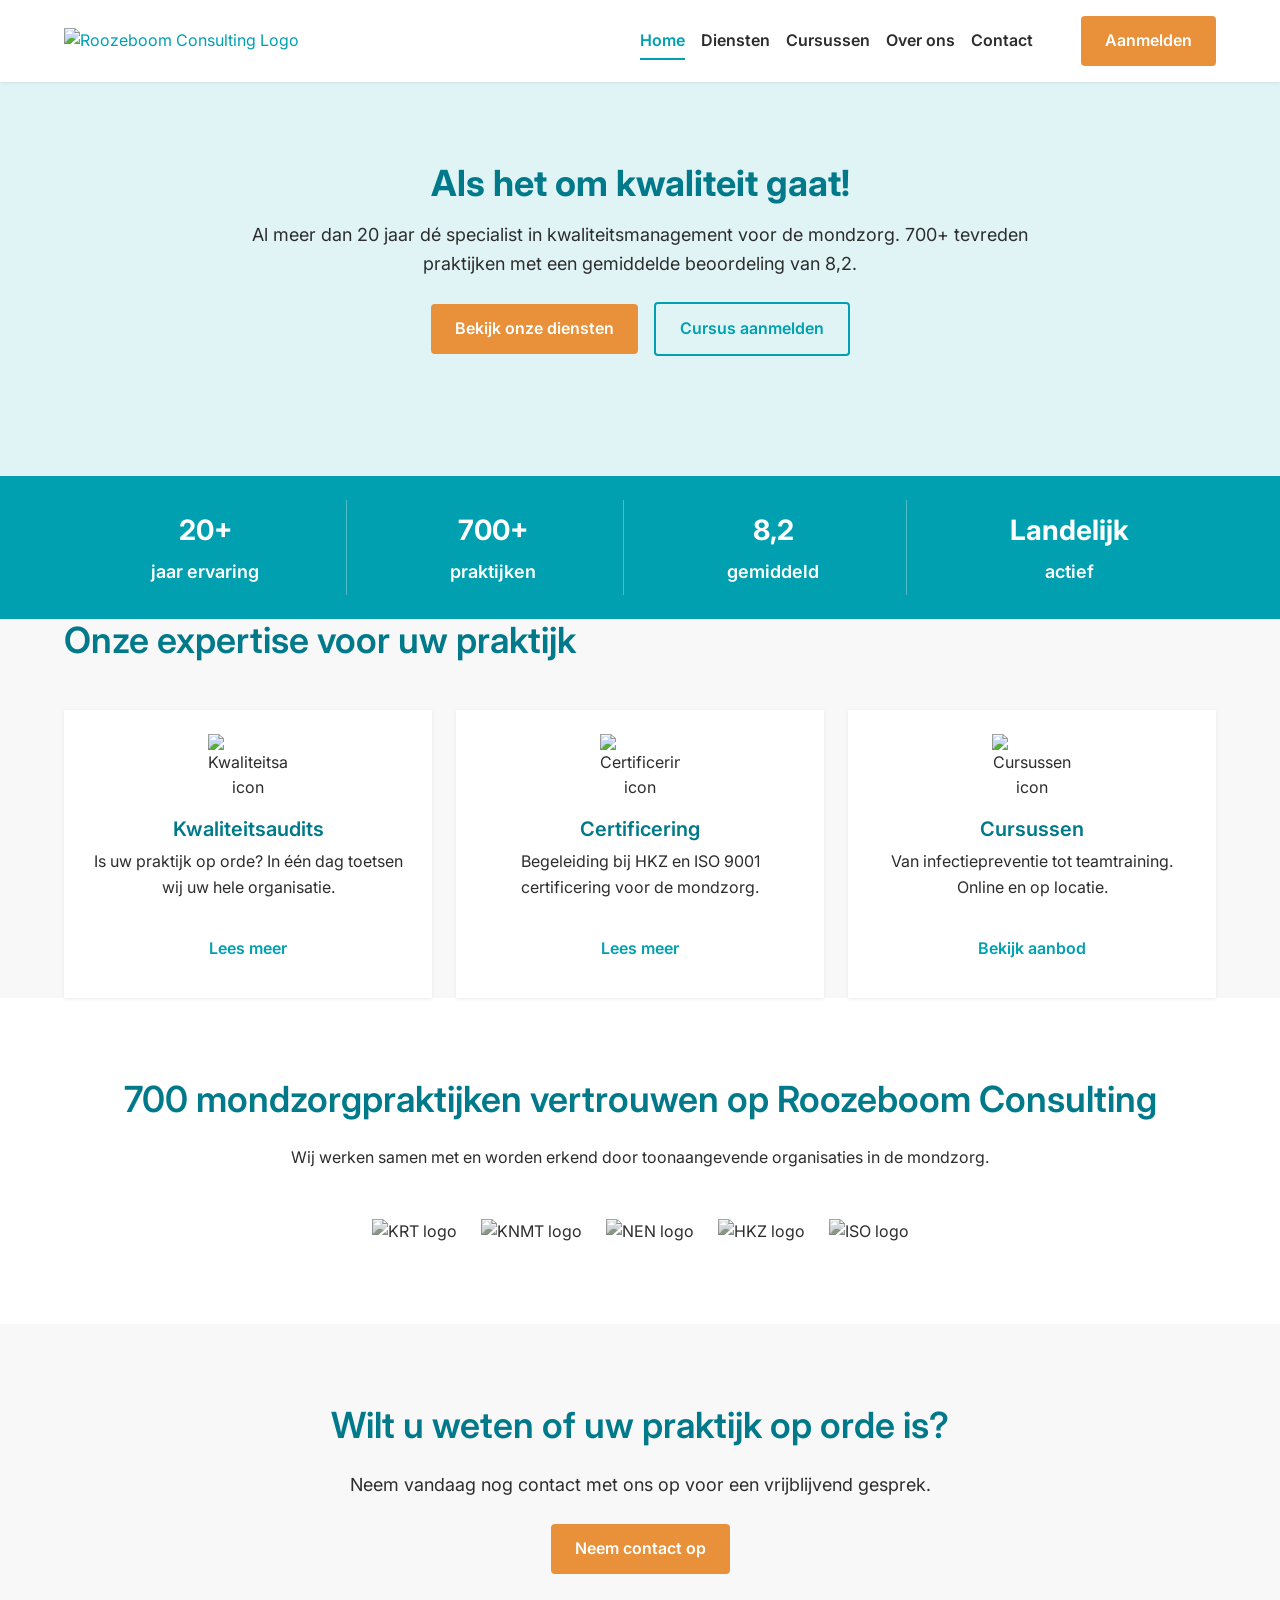
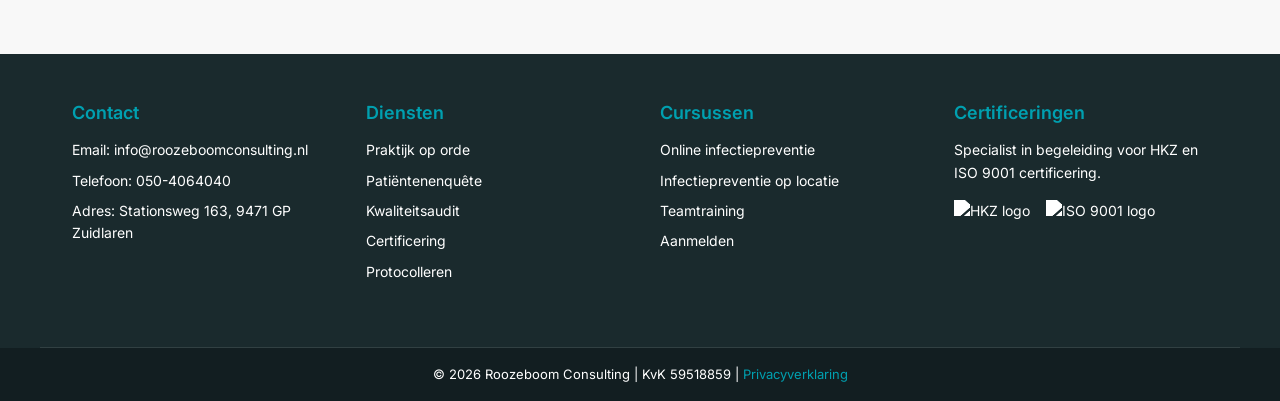
==== index.html @ 1814245b "Roozeboom Consulting - website rebuild v1" ====
<!DOCTYPE html>
<html lang="nl">
<head>
    <meta charset="UTF-8">
    <meta name="viewport" content="width=device-width, initial-scale=1.0">
    <title>Home - Roozeboom Consulting | Kwaliteitsmanagement Mondzorg</title>
    <meta name="description" content="Dé specialist in kwaliteitsmanagement voor de mondzorg. Meer dan 20 jaar ervaring, 700+ tevreden praktijken. Audits, certificering, cursussen.">
    <meta property="og:title" content="Home - Roozeboom Consulting">
    <meta property="og:description" content="Dé specialist in kwaliteitsmanagement voor de mondzorg. Meer dan 20 jaar ervaring, 700+ tevreden praktijken.">
    <meta property="og:image" content="https://www.roozeboomconsulting.nl/images/og-image.jpg">
    <meta property="og:url" content="https://www.roozeboomconsulting.nl/index.html">
    <link rel="preconnect" href="https://fonts.googleapis.com">
    <link rel="preconnect" href="https://fonts.gstatic.com" crossorigin>
    <link href="https://fonts.googleapis.com/css2?family=Inter:wght@400;600;700&display=swap" rel="stylesheet">
    <link rel="stylesheet" href="styles.css">
</head>
<body>
    <header>
        <div class="container header-content">
            <a href="index.html" class="logo">
                <img src="images/logo.png" alt="Roozeboom Consulting Logo">
            </a>
            <nav class="desktop-nav">
                <ul>
                    <li><a href="index.html" class="active">Home</a></li>
                    <li><a href="diensten.html">Diensten</a></li>
                    <li><a href="cursussen.html">Cursussen</a></li>
                    <li><a href="over-ons.html">Over ons</a></li>
                    <li><a href="contact.html">Contact</a></li>
                </ul>
                <a href="cursussen.html#aanmelden" class="button primary-cta-button">Aanmelden</a>
            </nav>
            <button class="hamburger-menu" aria-label="Open menu">
                <span class="bar"></span>
                <span class="bar"></span>
                <span class="bar"></span>
            </button>
            <nav class="mobile-nav">
                <ul>
                    <li><a href="index.html" class="active">Home</a></li>
                    <li><a href="diensten.html">Diensten</a></li>
                    <li><a href="cursussen.html">Cursussen</a></li>
                    <li><a href="over-ons.html">Over ons</a></li>
                    <li><a href="contact.html">Contact</a></li>
                    <li><a href="cursussen.html#aanmelden" class="button primary-cta-button">Aanmelden</a></li>
                </ul>
            </nav>
        </div>
    </header>

    <main>
        <section class="hero-section">
            <div class="container">
                <h1>Als het om kwaliteit gaat!</h1>
                <p>Al meer dan 20 jaar dé specialist in kwaliteitsmanagement voor de mondzorg. 700+ tevreden praktijken met een gemiddelde beoordeling van 8,2.</p>
                <div class="hero-buttons">
                    <a href="diensten.html" class="button primary-cta-button">Bekijk onze diensten</a>
                    <a href="cursussen.html" class="button secondary-button">Cursus aanmelden</a>
                </div>
            </div>
        </section>

        <section class="stats-bar-section">
            <div class="container stats-bar">
                <div><span>20+</span> jaar ervaring</div>
                <div><span>700+</span> praktijken</div>
                <div><span>8,2</span> gemiddeld</div>
                <div><span>Landelijk</span> actief</div>
            </div>
        </section>

        <section class="diensten-preview section-alt-bg">
            <div class="container">
                <h2>Onze expertise voor uw praktijk</h2>
                <div class="card-grid">
                    <div class="card">
                        <img src="images/icon-audit.svg" alt="Kwaliteitsaudits icon">
                        <h3>Kwaliteitsaudits</h3>
                        <p>Is uw praktijk op orde? In één dag toetsen wij uw hele organisatie.</p>
                        <a href="diensten.html#audit" class="button ghost-button">Lees meer</a>
                    </div>
                    <div class="card">
                        <img src="images/icon-certificering.svg" alt="Certificering icon">
                        <h3>Certificering</h3>
                        <p>Begeleiding bij HKZ en ISO 9001 certificering voor de mondzorg.</p>
                        <a href="diensten.html#certificering" class="button ghost-button">Lees meer</a>
                    </div>
                    <div class="card">
                        <img src="images/icon-cursussen.svg" alt="Cursussen icon">
                        <h3>Cursussen</h3>
                        <p>Van infectiepreventie tot teamtraining. Online en op locatie.</p>
                        <a href="cursussen.html" class="button ghost-button">Bekijk aanbod</a>
                    </div>
                </div>
            </div>
        </section>

        <section class="social-proof-section">
            <div class="container">
                <h2>700 mondzorgpraktijken vertrouwen op Roozeboom Consulting</h2>
                <p>Wij werken samen met en worden erkend door toonaangevende organisaties in de mondzorg.</p>
                <div class="partner-logos">
                    <img src="images/partner-krt.png" alt="KRT logo">
                    <img src="images/partner-knmt.png" alt="KNMT logo">
                    <img src="images/partner-nen.png" alt="NEN logo">
                    <img src="images/partner-hkz.png" alt="HKZ logo">
                    <img src="images/partner-iso.png" alt="ISO logo">
                </div>
            </div>
        </section>

        <section class="cta-banner section-alt-bg">
            <div class="container">
                <h2>Wilt u weten of uw praktijk op orde is?</h2>
                <p>Neem vandaag nog contact met ons op voor een vrijblijvend gesprek.</p>
                <a href="contact.html" class="button primary-cta-button">Neem contact op</a>
            </div>
        </section>
    </main>

    <footer>
        <div class="container footer-grid">
            <div class="footer-col">
                <h3>Contact</h3>
                <p>Email: <a href="mailto:info@roozeboomconsulting.nl">info@roozeboomconsulting.nl</a></p>
                <p>Telefoon: <a href="tel:0504064040">050-4064040</a></p>
                <p>Adres: Stationsweg 163, 9471 GP Zuidlaren</p>
            </div>
            <div class="footer-col">
                <h3>Diensten</h3>
                <ul>
                    <li><a href="diensten.html#praktijk-op-orde">Praktijk op orde</a></li>
                    <li><a href="diensten.html#enquete">Patiëntenenquête</a></li>
                    <li><a href="diensten.html#audit">Kwaliteitsaudit</a></li>
                    <li><a href="diensten.html#certificering">Certificering</a></li>
                    <li><a href="diensten.html#protocolleren">Protocolleren</a></li>
                </ul>
            </div>
            <div class="footer-col">
                <h3>Cursussen</h3>
                <ul>
                    <li><a href="cursussen.html#online-infectiepreventie">Online infectiepreventie</a></li>
                    <li><a href="cursussen.html#locatie-infectiepreventie">Infectiepreventie op locatie</a></li>
                    <li><a href="cursussen.html#teamtraining">Teamtraining</a></li>
                    <li><a href="cursussen.html#aanmelden">Aanmelden</a></li>
                </ul>
            </div>
            <div class="footer-col">
                <h3>Certificeringen</h3>
                <p>Specialist in begeleiding voor HKZ en ISO 9001 certificering.</p>
                <div class="certification-icons">
                    <img src="images/logo-hkz-white.png" alt="HKZ logo">
                    <img src="images/logo-iso-white.png" alt="ISO 9001 logo">
                </div>
            </div>
        </div>
        <div class="footer-bottom">
            <div class="container">
                <p>&copy; 2026 Roozeboom Consulting | KvK 59518859 | <a href="privacy.html">Privacyverklaring</a></p>
            </div>
        </div>
    </footer>

    <script src="script.js"></script>
</body>
</html>
---- styles.css ----
/* Google Fonts - Inter */
@import url('https://fonts.googleapis.com/css2?family=Inter:wght@400;600;700&display=swap');

/* Variables for Design System */
:root {
    /* Colors */
    --color-primary-teal: #00a0b0;
    --color-teal-dark: #007a8a;
    --color-teal-light: #e0f4f5;
    --color-cta-orange: #e8913a;
    --color-cta-orange-dark: #c77b2d; /* Slightly darker for hover */
    --color-background-white: #ffffff;
    --color-body-text: #2d2d2d;
    --color-alt-background: #f8f8f8;
    --color-footer-dark: #1a2a2d;
    --color-white: #ffffff;
    --color-grey-light: #eeeeee;

    /* Typography */
    --font-family-primary: 'Inter', 'Segoe UI', sans-serif;
    --font-weight-regular: 400;
    --font-weight-semibold: 600;
    --font-weight-bold: 700;

    /* Spacing */
    --spacing-xs: 8px;
    --spacing-sm: 16px;
    --spacing-md: 24px;
    --spacing-lg: 48px;
    --spacing-xl: 80px;

    /* Max Content Width */
    --max-content-width: 1200px;

    /* Border Radius */
    --border-radius-button: 4px;

    /* Shadows */
    --shadow-subtle: 0 1px 3px rgba(0,0,0,0.08);
}

/* Base Styles */
* {
    box-sizing: border-box;
    margin: 0;
    padding: 0;
}

html {
    scroll-behavior: smooth;
}

body {
    font-family: var(--font-family-primary);
    font-weight: var(--font-weight-regular);
    font-size: 16px;
    line-height: 1.6;
    color: var(--color-body-text);
    background-color: var(--color-background-white);
}

.container {
    max-width: var(--max-content-width);
    margin: 0 auto;
    padding: 0 var(--spacing-sm);
}

@media (min-width: 640px) {
    .container {
        padding: 0 var(--spacing-md);
    }
}

a {
    color: var(--color-primary-teal);
    text-decoration: none;
}

a:hover {
    color: var(--color-teal-dark);
    text-decoration: underline;
}

h1, h2, h3, h4, h5, h6 {
    color: var(--color-teal-dark);
    line-height: 1.2;
    margin-bottom: var(--spacing-sm);
}

h1 {
    font-size: 36px;
    font-weight: var(--font-weight-bold);
    margin-bottom: var(--spacing-md);
}

h2 {
    font-size: 28px;
    font-weight: var(--font-weight-semibold);
    margin-bottom: var(--spacing-md);
}

h3 {
    font-size: 20px;
    font-weight: var(--font-weight-semibold);
    margin-bottom: var(--spacing-sm);
}

p {
    margin-bottom: var(--spacing-sm);
}

ul {
    list-style: none;
    margin-bottom: var(--spacing-sm);
    padding-left: var(--spacing-md);
}

ul li {
    position: relative;
    padding-left: var(--spacing-sm);
    margin-bottom: var(--spacing-xs);
}

ul li::before {
    content: '✓'; /* Unicode checkmark */
    position: absolute;
    left: 0;
    color: var(--color-primary-teal);
    font-weight: var(--font-weight-bold);
}

/* Buttons */
.button {
    display: inline-block;
    padding: 12px 24px;
    font-size: 16px;
    font-weight: var(--font-weight-semibold);
    text-align: center;
    border: none;
    cursor: pointer;
    border-radius: var(--border-radius-button);
    transition: background-color 0.3s ease, color 0.3s ease, border-color 0.3s ease;
    white-space: nowrap; /* Prevent text wrapping */
}

.primary-cta-button {
    background-color: var(--color-cta-orange);
    color: var(--color-white);
}

.primary-cta-button:hover {
    background-color: var(--color-cta-orange-dark);
    color: var(--color-white);
    text-decoration: none;
}

.secondary-button {
    background-color: transparent;
    border: 2px solid var(--color-primary-teal);
    color: var(--color-primary-teal);
}

.secondary-button:hover {
    background-color: var(--color-primary-teal);
    color: var(--color-white);
    text-decoration: none;
}

.ghost-button {
    background-color: transparent;
    border: none;
    color: var(--color-primary-teal);
    padding: 12px 0; /* No horizontal padding for ghost */
}

.ghost-button:hover {
    background-color: var(--color-teal-light);
    color: var(--color-teal-dark);
    text-decoration: none;
    border-radius: var(--border-radius-button);
    padding: 12px 10px; /* Add some padding on hover */
}

/* Header */
header {
    background-color: var(--color-background-white);
    padding: var(--spacing-sm) 0;
    box-shadow: var(--shadow-subtle);
    position: sticky;
    top: 0;
    z-index: 1000;
}

.header-content {
    display: flex;
    justify-content: space-between;
    align-items: center;
}

.logo img {
    height: 50px; /* Adjust as needed */
    width: auto;
}

.desktop-nav {
    display: none; /* Hidden by default for mobile */
}

.desktop-nav ul {
    display: flex;
    list-style: none;
    margin: 0;
    padding: 0;
}

.desktop-nav ul li {
    margin: 0 var(--spacing-sm);
    padding-left: 0; /* Override ul li default */
}

.desktop-nav ul li::before {
    display: none; /* Override ul li default */
}

.desktop-nav ul li a {
    color: var(--color-body-text);
    font-weight: var(--font-weight-semibold);
    padding: 5px 0;
    position: relative;
}

.desktop-nav ul li a:hover {
    color: var(--color-primary-teal);
    text-decoration: none;
}

.desktop-nav ul li a.active {
    color: var(--color-primary-teal);
}

.desktop-nav ul li a.active::after {
    content: '';
    position: absolute;
    left: 0;
    bottom: -5px;
    width: 100%;
    height: 2px;
    background-color: var(--color-primary-teal);
}

/* Mobile Navigation */
.hamburger-menu {
    display: flex; /* Visible by default for mobile */
    flex-direction: column;
    justify-content: space-between;
    width: 30px;
    height: 22px;
    background: transparent;
    border: none;
    cursor: pointer;
    padding: 0;
}

.hamburger-menu .bar {
    display: block;
    width: 100%;
    height: 3px;
    background-color: var(--color-teal-dark);
    transition: all 0.3s ease-in-out;
}

.mobile-nav {
    display: none; /* Hidden by default */
    position: absolute;
    top: 70px; /* Below header */
    left: 0;
    width: 100%;
    background-color: var(--color-background-white);
    box-shadow: var(--shadow-subtle);
    z-index: 999;
    padding: var(--spacing-sm) 0;
    text-align: center;
    max-height: 0; /* For smooth animation */
    overflow: hidden;
    transition: max-height 0.4s ease-in-out;
}

.mobile-nav.open {
    max-height: 500px; /* Arbitrary large value to show content */
}

.mobile-nav ul {
    list-style: none;
    padding: 0;
    margin: 0;
}

.mobile-nav ul li {
    margin: var(--spacing-xs) 0;
    padding-left: 0;
}

.mobile-nav ul li::before {
    display: none;
}

.mobile-nav ul li a {
    display: block;
    padding: var(--spacing-xs) var(--spacing-md);
    color: var(--color-body-text);
    font-weight: var(--font-weight-semibold);
    font-size: 18px;
}

.mobile-nav ul li a:hover {
    background-color: var(--color-teal-light);
    text-decoration: none;
}

.mobile-nav ul li a.active {
    color: var(--color-primary-teal);
    text-decoration: underline;
}

.mobile-nav .primary-cta-button {
    margin-top: var(--spacing-md);
    display: inline-block;
}

/* Main sections */
.section-content {
    padding: var(--spacing-xl) 0;
}

.section-alt-bg {
    background-color: var(--color-alt-background);
}

/* Hero Section */
.hero-section {
    background-color: var(--color-teal-light);
    color: var(--color-teal-dark);
    padding: var(--spacing-xl) 0;
    text-align: center;
    background-image: url('images/hero-bg-pattern.svg'); /* Example subtle pattern */
    background-size: cover;
    background-position: center;
}

.hero-section h1 {
    font-size: 36px;
    color: var(--color-teal-dark);
    margin-bottom: var(--spacing-sm);
}

.hero-section p {
    font-size: 18px;
    max-width: 800px;
    margin: 0 auto var(--spacing-md);
    color: var(--color-body-text);
}

.hero-buttons {
    display: flex;
    flex-direction: column;
    gap: var(--spacing-sm);
    justify-content: center;
    align-items: center;
    margin-top: var(--spacing-md);
}

.hero-section.small-hero {
    padding: var(--spacing-lg) 0 var(--spacing-sm) 0;
}

.hero-section.small-hero h1 {
    font-size: 32px;
}

.hero-section.small-hero p {
    font-size: 16px;
    margin-bottom: var(--spacing-md);
}

/* Stats Bar Section */
.stats-bar-section {
    background-color: var(--color-primary-teal);
    color: var(--color-white);
    padding: var(--spacing-md) 0;
    text-align: center;
}

.stats-bar {
    display: flex;
    flex-wrap: wrap;
    justify-content: space-around;
    gap: var(--spacing-sm);
}

.stats-bar div {
    flex: 1 1 45%; /* Allow wrapping */
    padding: var(--spacing-xs);
    font-size: 16px;
    font-weight: var(--font-weight-semibold);
}

.stats-bar div span {
    display: block;
    font-size: 24px;
    font-weight: var(--font-weight-bold);
    margin-bottom: 5px;
}

/* Card Grid */
.card-grid {
    display: grid;
    grid-template-columns: 1fr;
    gap: var(--spacing-md);
    margin-top: var(--spacing-lg);
}

.card {
    background-color: var(--color-background-white);
    padding: var(--spacing-md);
    box-shadow: var(--shadow-subtle);
    display: flex;
    flex-direction: column;
    align-items: center;
    text-align: center;
}

.card img {
    max-width: 80px;
    height: auto;
    margin-bottom: var(--spacing-sm);
}

.card h3 {
    color: var(--color-teal-dark);
    margin-bottom: var(--spacing-xs);
}

.card p {
    flex-grow: 1; /* Make paragraphs take available space */
    margin-bottom: var(--spacing-md);
}

.card .button {
    margin-top: auto; /* Push button to the bottom */
}

/* Social Proof Section */
.social-proof-section {
    text-align: center;
    padding: var(--spacing-xl) 0;
}

.social-proof-section h2 {
    color: var(--color-teal-dark);
}

.social-proof-section p {
    max-width: 700px;
    margin: 0 auto var(--spacing-lg);
}

.partner-logos {
    display: flex;
    flex-wrap: wrap;
    justify-content: center;
    gap: var(--spacing-md);
    margin-top: var(--spacing-md);
}

.partner-logos img {
    max-height: 60px;
    max-width: 150px;
    width: auto;
    filter: grayscale(80%); /* Subtle grayscale */
    transition: filter 0.3s ease;
}

.partner-logos img:hover {
    filter: grayscale(0%); /* Color on hover */
}

/* CTA Banner */
.cta-banner {
    text-align: center;
    padding: var(--spacing-xl) 0;
}

.cta-banner h2 {
    color: var(--color-teal-dark);
}

.cta-banner p {
    font-size: 18px;
    max-width: 700px;
    margin: 0 auto var(--spacing-md);
}

/* Course List (Cursussen page) */
.course-grid {
    margin-top: var(--spacing-lg);
}

.course-card {
    padding: var(--spacing-md);
    text-align: left;
}

.course-card img {
    width: 100%;
    max-width: 300px; /* Limit image width */
    height: auto;
    margin: var(--spacing-sm) 0 var(--spacing-md) 0;
    align-self: center; /* Center image in flex container */
}

.course-card h3 {
    text-align: center;
    width: 100%;
}

.course-card h4 {
    font-size: 18px;
    color: var(--color-teal-dark);
    margin-top: var(--spacing-md);
    margin-bottom: var(--spacing-xs);
}

.course-card ul {
    margin-bottom: var(--spacing-md);
    padding-left: 0;
    list-style: none; /* Remove default list style */
}

.course-card ul li {
    padding-left: var(--spacing-md);
    margin-bottom: var(--spacing-xs);
}

.course-card ul li::before {
    content: '\2022'; /* Bullet point */
    font-weight: var(--font-weight-regular);
}

.course-card .button {
    align-self: center; /* Center button in flex container */
}

.section-alt-bg-card { /* For cards within alternating sections */
    background-color: var(--color-background-white); /* Override if parent is alt-bg */
}

/* Registration/Contact Forms */
.form-section {
    padding-top: var(--spacing-lg);
}

.contact-form {
    max-width: 600px;
    margin: 0 auto;
    padding: var(--spacing-md);
    background-color: var(--color-background-white);
    box-shadow: var(--shadow-subtle);
}

.form-group {
    margin-bottom: var(--spacing-sm);
}

.form-group label {
    display: block;
    margin-bottom: var(--spacing-xs);
    font-weight: var(--font-weight-semibold);
    color: var(--color-body-text);
}

.form-group input[type="text"],
.form-group input[type="email"],
.form-group input[type="tel"],
.form-group input[type="number"],
.form-group select,
.form-group textarea {
    width: 100%;
    padding: 10px;
    border: 1px solid var(--color-grey-light);
    border-radius: var(--border-radius-button);
    font-family: var(--font-family-primary);
    font-size: 15px;
}

.form-group input:focus,
.form-group select:focus,
.form-group textarea:focus {
    outline: none;
    border-color: var(--color-primary-teal);
    box-shadow: 0 0 0 2px var(--color-teal-light);
}

.contact-form button[type="submit"] {
    width: 100%;
    padding: 14px 24px;
    margin-top: var(--spacing-md);
}

.form-message {
    margin-top: var(--spacing-md);
    padding: var(--spacing-sm);
    border-radius: var(--border-radius-button);
    font-weight: var(--font-weight-semibold);
    text-align: center;
}

.form-message.success {
    background-color: #d4edda;
    color: #155724;
    border-color: #c3e6cb;
}

.form-message.error {
    background-color: #f8d7da;
    color: #721c24;
    border-color: #f5c6cb;
}

/* Over Ons Page */
.story-section h2, .values-section h2, .approach-section h2 {
    text-align: center;
    margin-bottom: var(--spacing-lg);
}

.story-section p, .approach-section p {
    max-width: 900px;
    margin-left: auto;
    margin-right: auto;
}

.value-pillars {
    display: flex;
    flex-wrap: wrap;
    justify-content: center;
    gap: var(--spacing-md);
    margin-top: var(--spacing-lg);
}

.value-item {
    flex: 1 1 280px; /* Adjust as needed */
    max-width: 350px;
    background-color: var(--color-background-white);
    padding: var(--spacing-md);
    text-align: center;
    box-shadow: var(--shadow-subtle);
    display: flex;
    flex-direction: column;
    align-items: center;
}

.value-item img {
    max-width: 80px;
    height: auto;
    margin-bottom: var(--spacing-sm);
}

.value-item h3 {
    color: var(--color-teal-dark);
    margin-bottom: var(--spacing-xs);
}

/* Contact Page */
.contact-grid {
    display: grid;
    grid-template-columns: 1fr;
    gap: var(--spacing-xl);
}

.contact-form-column, .contact-info-column {
    padding: var(--spacing-sm);
}

.contact-form-column h2, .contact-info-column h2 {
    color: var(--color-teal-dark);
    margin-bottom: var(--spacing-md);
}

.contact-info-column p {
    margin-bottom: var(--spacing-xs);
}

.contact-detail {
    margin-bottom: var(--spacing-md);
}

.contact-detail h3 {
    font-size: 18px;
    color: var(--color-primary-teal);
    margin-bottom: var(--spacing-xs);
}

.map-placeholder {
    margin-top: var(--spacing-md);
}

.map-placeholder img {
    border-radius: 2px;
}

/* Blog Page */
.blog-placeholder {
    text-align: center;
}

.blog-placeholder h2 {
    color: var(--color-teal-dark);
    margin-bottom: var(--spacing-md);
}

.blog-placeholder p {
    max-width: 800px;
    margin: 0 auto var(--spacing-lg);
}

.blog-card-grid {
    margin-top: var(--spacing-lg);
}

.coming-soon-card {
    background-color: var(--color-background-white);
    padding: var(--spacing-md);
    box-shadow: var(--shadow-subtle);
    border: 1px dashed var(--color-grey-light);
    display: flex;
    flex-direction: column;
    justify-content: center;
    align-items: center;
    min-height: 200px;
}

.coming-soon-card h3 {
    color: var(--color-body-text);
    margin-bottom: var(--spacing-xs);
}

.coming-soon-card p {
    font-style: italic;
    color: var(--color-primary-teal);
    font-weight: var(--font-weight-semibold);
    font-size: 18px;
}

.coming-soon-card .teaser {
    font-size: 14px;
    color: #666;
    margin-top: var(--spacing-sm);
}

/* Privacy Page */
.privacy-content h2 {
    margin-top: var(--spacing-lg);
    margin-bottom: var(--spacing-sm);
    color: var(--color-teal-dark);
}

.privacy-content h2:first-of-type {
    margin-top: 0;
}

.privacy-content p {
    margin-bottom: var(--spacing-sm);
}

.privacy-content ul {
    margin-bottom: var(--spacing-md);
}


/* Footer */
footer {
    background-color: var(--color-footer-dark);
    color: var(--color-white);
    padding-top: var(--spacing-lg);
    font-size: 14px;
}

.footer-grid {
    display: grid;
    grid-template-columns: 1fr;
    gap: var(--spacing-md);
    padding-bottom: var(--spacing-lg);
    border-bottom: 1px solid rgba(255, 255, 255, 0.1);
}

.footer-col {
    padding: 0 var(--spacing-xs);
}

.footer-col h3 {
    color: var(--color-primary-teal);
    margin-bottom: var(--spacing-sm);
    font-size: 18px;
}

.footer-col p {
    margin-bottom: var(--spacing-xs);
}

.footer-col a {
    color: var(--color-white);
    text-decoration: none;
}

.footer-col a:hover {
    color: var(--color-primary-teal);
    text-decoration: underline;
}

.footer-col ul {
    list-style: none;
    padding: 0;
}

.footer-col ul li {
    margin-bottom: var(--spacing-xs);
    padding-left: 0;
}

.footer-col ul li::before {
    display: none;
}

.certification-icons {
    display: flex;
    gap: var(--spacing-sm);
    margin-top: var(--spacing-sm);
    flex-wrap: wrap;
}

.certification-icons img {
    max-height: 40px;
    width: auto;
    filter: brightness(0) invert(1); /* Make images white */
}

.footer-bottom {
    background-color: #121e21; /* Slightly darker than footer dark */
    padding: var(--spacing-sm) 0;
    text-align: center;
}

.footer-bottom p {
    margin: 0;
    font-size: 13px;
}

/* Media Queries */

/* Tablet (640px) */
@media (min-width: 640px) {
    h1 {
        font-size: 42px;
    }

    h2 {
        font-size: 32px;
    }

    .hero-buttons {
        flex-direction: row;
    }

    .stats-bar div {
        flex: 1 1 auto; /* Distribute evenly */
        border-right: 1px solid rgba(255, 255, 255, 0.3);
    }
    .stats-bar div:last-child {
        border-right: none;
    }
    .stats-bar div span {
        font-size: 28px;
    }
    .stats-bar div {
        font-size: 18px;
    }

    .card-grid {
        grid-template-columns: repeat(2, 1fr);
    }
    
    .course-grid {
        grid-template-columns: repeat(2, 1fr);
    }

    .value-pillars {
        flex-direction: row;
    }
    
    .contact-grid {
        grid-template-columns: repeat(2, 1fr);
    }
    .contact-form {
        max-width: none; /* Let grid handle width */
    }

    .blog-card-grid {
        grid-template-columns: repeat(2, 1fr);
    }

    .footer-grid {
        grid-template-columns: repeat(2, 1fr);
    }
}

/* Desktop (1024px) */
@media (min-width: 1024px) {
    .hamburger-menu {
        display: none; /* Hide hamburger on desktop */
    }

    .desktop-nav {
        display: flex; /* Show desktop nav */
        align-items: center;
        gap: var(--spacing-md);
    }

    .desktop-nav ul {
        margin-right: var(--spacing-sm);
    }

    .desktop-nav ul li {
        margin: 0 var(--spacing-xs);
    }

    h1 {
        font-size: 48px;
    }

    h2 {
        font-size: 36px;
    }

    .hero-section {
        padding: var(--spacing-xl) 0 120px 0; /* More padding at bottom */
    }

    .card-grid {
        grid-template-columns: repeat(3, 1fr);
    }

    .course-grid {
        grid-template-columns: repeat(3, 1fr);
    }

    .blog-card-grid {
        grid-template-columns: repeat(3, 1fr);
    }

    .footer-grid {
        grid-template-columns: repeat(4, 1fr);
    }
}

/* Large Desktop (1440px) - Adjust container width only */
@media (min-width: 1440px) {
    .container {
        padding: 0 var(--spacing-lg); /* More generous padding on very large screens */
    }
}
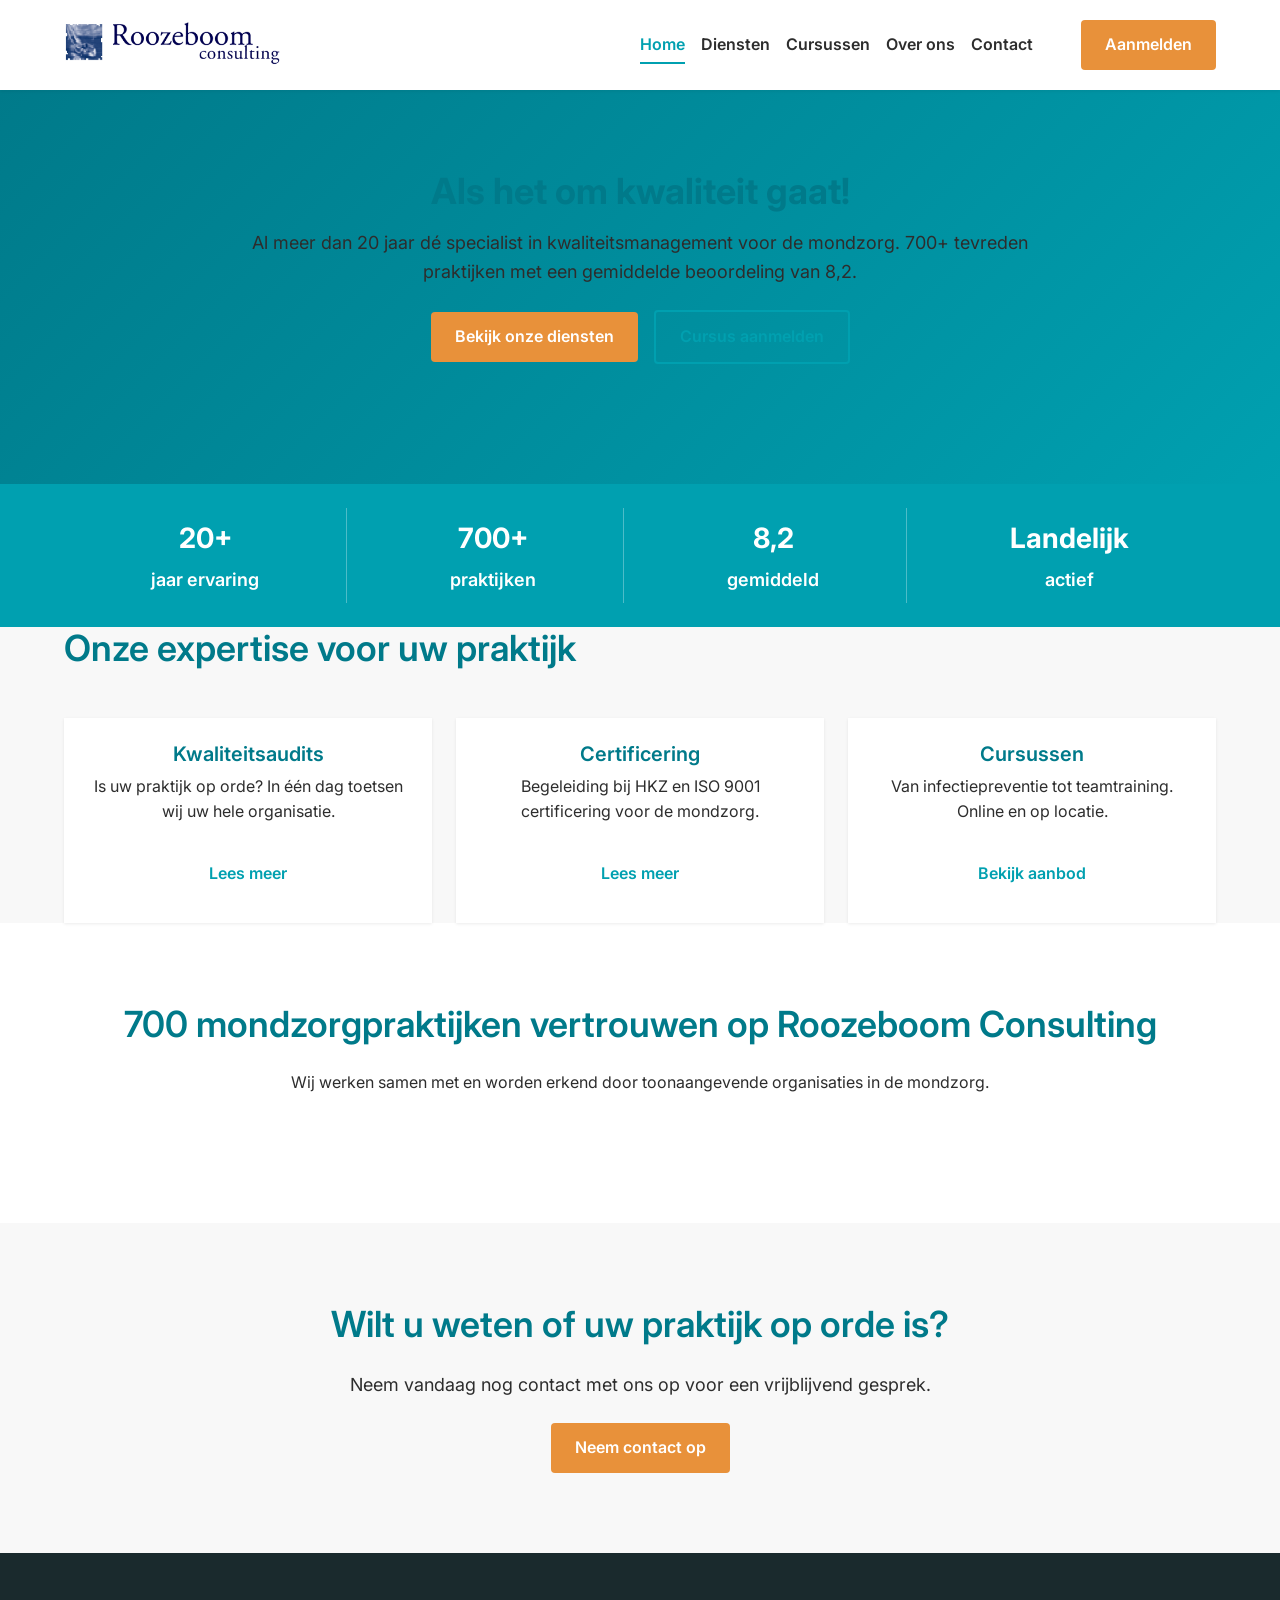
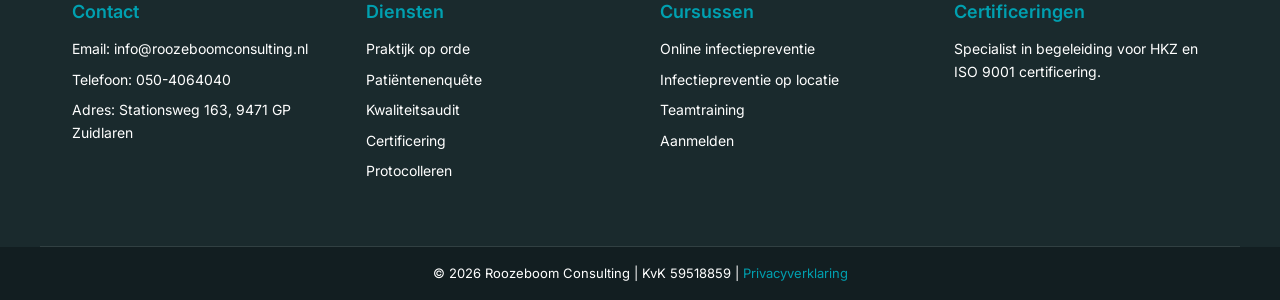
==== commit 444696ac: "Fix images, menu, resize photos, remove broken refs" ====
--- a/index.html
+++ b/index.html
@@ -18,7 +18,7 @@
     <header>
         <div class="container header-content">
             <a href="index.html" class="logo">
-                <img src="images/logo.png" alt="Roozeboom Consulting Logo">
+                <img src="images/logo-roozeboom-1-4.png" alt="Roozeboom Consulting Logo">
             </a>
             <nav class="desktop-nav">
                 <ul>
@@ -74,19 +74,19 @@
                 <h2>Onze expertise voor uw praktijk</h2>
                 <div class="card-grid">
                     <div class="card">
-                        <img src="images/icon-audit.svg" alt="Kwaliteitsaudits icon">
+                        
                         <h3>Kwaliteitsaudits</h3>
                         <p>Is uw praktijk op orde? In één dag toetsen wij uw hele organisatie.</p>
                         <a href="diensten.html#audit" class="button ghost-button">Lees meer</a>
                     </div>
                     <div class="card">
-                        <img src="images/icon-certificering.svg" alt="Certificering icon">
+                        
                         <h3>Certificering</h3>
                         <p>Begeleiding bij HKZ en ISO 9001 certificering voor de mondzorg.</p>
                         <a href="diensten.html#certificering" class="button ghost-button">Lees meer</a>
                     </div>
                     <div class="card">
-                        <img src="images/icon-cursussen.svg" alt="Cursussen icon">
+                        
                         <h3>Cursussen</h3>
                         <p>Van infectiepreventie tot teamtraining. Online en op locatie.</p>
                         <a href="cursussen.html" class="button ghost-button">Bekijk aanbod</a>
@@ -100,11 +100,11 @@
                 <h2>700 mondzorgpraktijken vertrouwen op Roozeboom Consulting</h2>
                 <p>Wij werken samen met en worden erkend door toonaangevende organisaties in de mondzorg.</p>
                 <div class="partner-logos">
-                    <img src="images/partner-krt.png" alt="KRT logo">
-                    <img src="images/partner-knmt.png" alt="KNMT logo">
-                    <img src="images/partner-nen.png" alt="NEN logo">
-                    <img src="images/partner-hkz.png" alt="HKZ logo">
-                    <img src="images/partner-iso.png" alt="ISO logo">
+                    
+                    
+                    
+                    
+                    
                 </div>
             </div>
         </section>
@@ -149,8 +149,8 @@
                 <h3>Certificeringen</h3>
                 <p>Specialist in begeleiding voor HKZ en ISO 9001 certificering.</p>
                 <div class="certification-icons">
-                    <img src="images/logo-hkz-white.png" alt="HKZ logo">
-                    <img src="images/logo-iso-white.png" alt="ISO 9001 logo">
+                    
+                    
                 </div>
             </div>
         </div>
--- a/styles.css
+++ b/styles.css
@@ -286,6 +286,7 @@
 }
 
 .mobile-nav.open {
+    display: block;
     max-height: 500px; /* Arbitrary large value to show content */
 }
 
@@ -342,7 +343,7 @@
     color: var(--color-teal-dark);
     padding: var(--spacing-xl) 0;
     text-align: center;
-    background-image: url('images/hero-bg-pattern.svg'); /* Example subtle pattern */
+    background-image: linear-gradient(135deg, var(--color-teal-dark) 0%, var(--color-primary-teal) 100%);
     background-size: cover;
     background-position: center;
 }
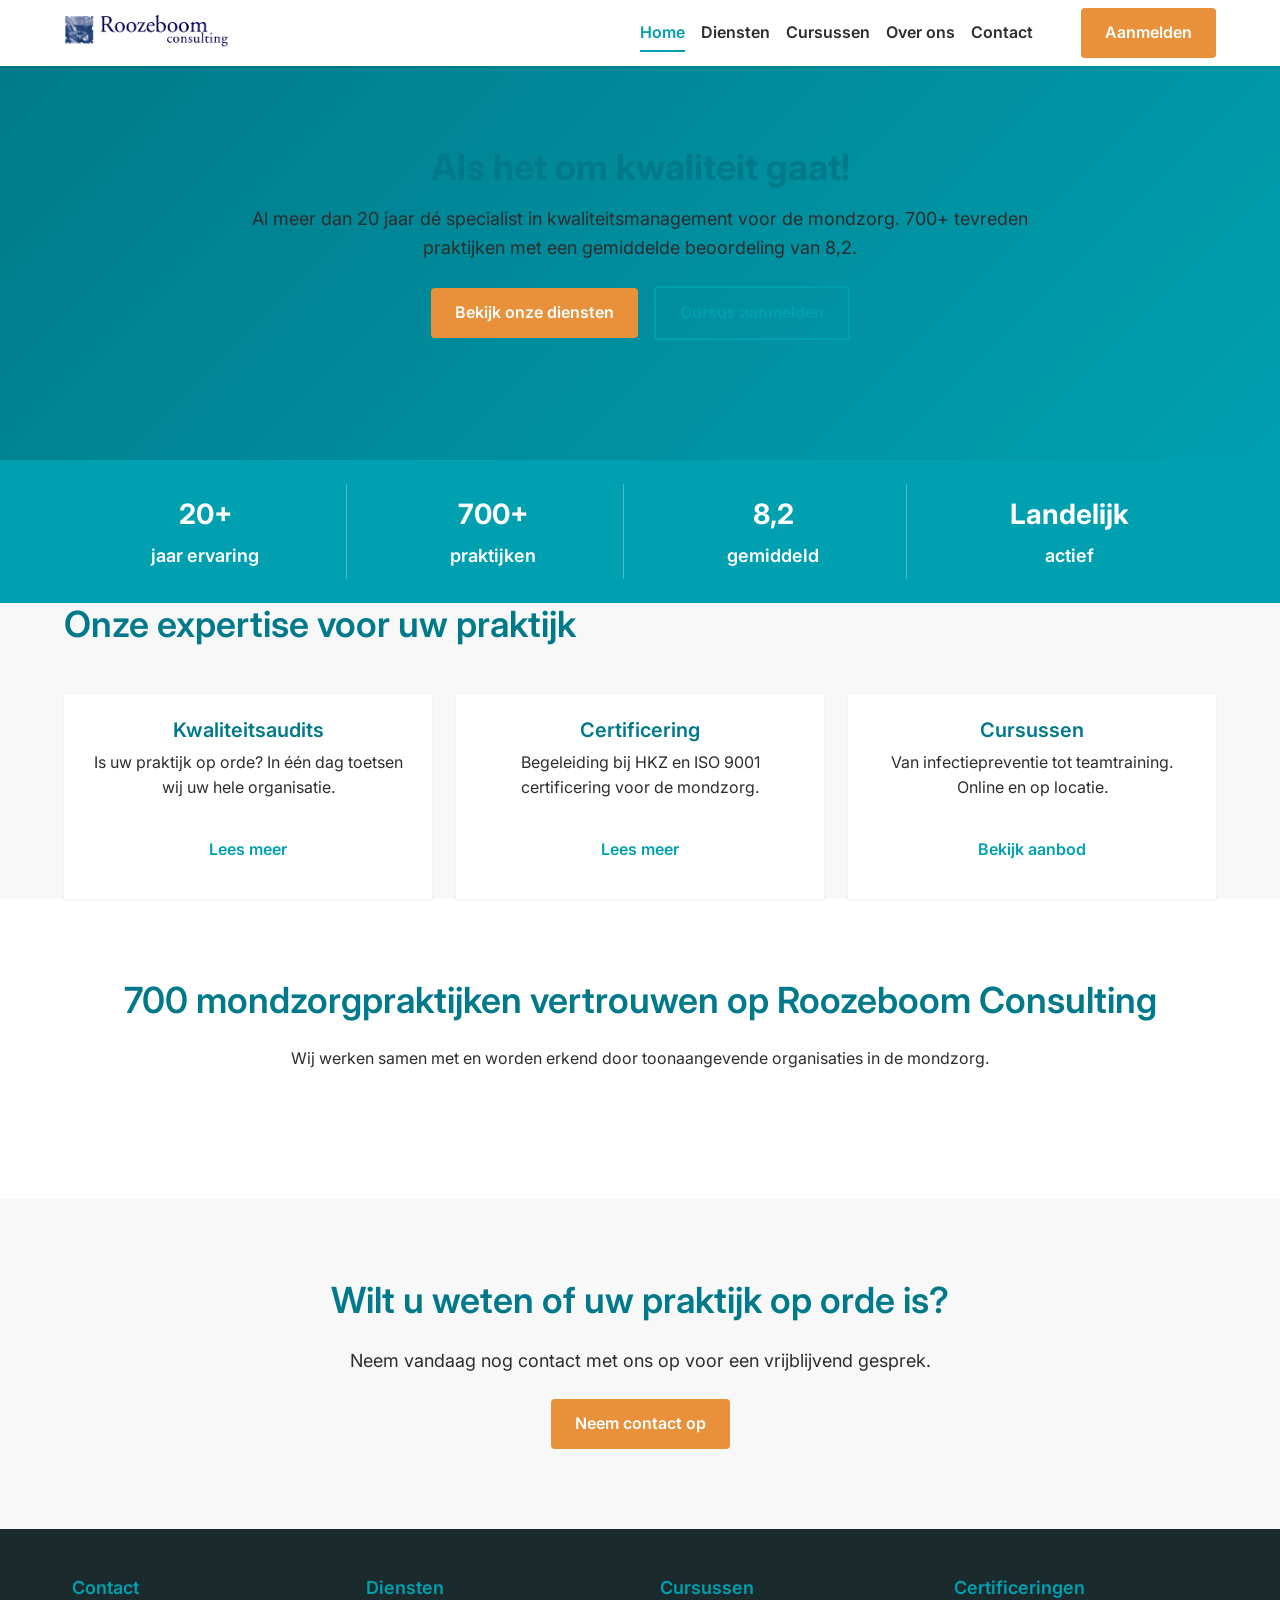
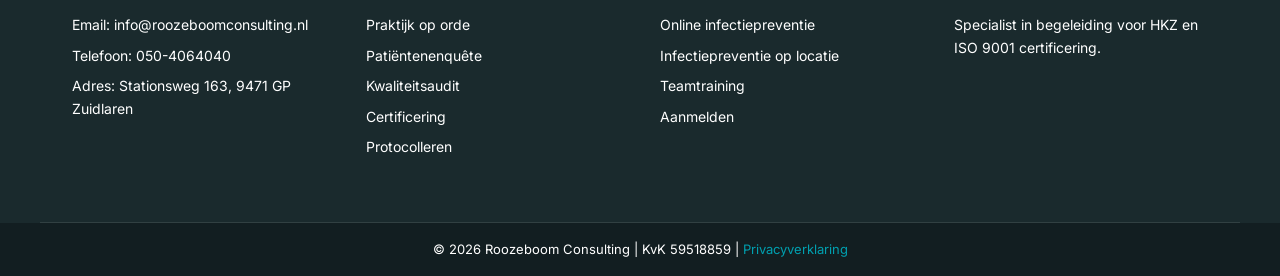
==== commit 67b7d5c3: "Fix: smaller header, hamburger onclick fallback, tap target bigger" ====
--- a/index.html
+++ b/index.html
@@ -30,7 +30,7 @@
                 </ul>
                 <a href="cursussen.html#aanmelden" class="button primary-cta-button">Aanmelden</a>
             </nav>
-            <button class="hamburger-menu" aria-label="Open menu">
+            <button class="hamburger-menu" aria-label="Open menu" onclick="document.querySelector('.mobile-nav').classList.toggle('open');this.classList.toggle('active')">
                 <span class="bar"></span>
                 <span class="bar"></span>
                 <span class="bar"></span>
--- a/styles.css
+++ b/styles.css
@@ -184,7 +184,7 @@
 /* Header */
 header {
     background-color: var(--color-background-white);
-    padding: var(--spacing-sm) 0;
+    padding: 8px 0;
     box-shadow: var(--shadow-subtle);
     position: sticky;
     top: 0;
@@ -198,7 +198,7 @@
 }
 
 .logo img {
-    height: 50px; /* Adjust as needed */
+    height: 38px;
     width: auto;
 }
 
@@ -253,12 +253,15 @@
     display: flex; /* Visible by default for mobile */
     flex-direction: column;
     justify-content: space-between;
-    width: 30px;
-    height: 22px;
+    width: 36px;
+    height: 28px;
     background: transparent;
     border: none;
     cursor: pointer;
-    padding: 0;
+    padding: 4px;
+    z-index: 1001;
+    position: relative;
+    -webkit-tap-highlight-color: transparent;
 }
 
 .hamburger-menu .bar {
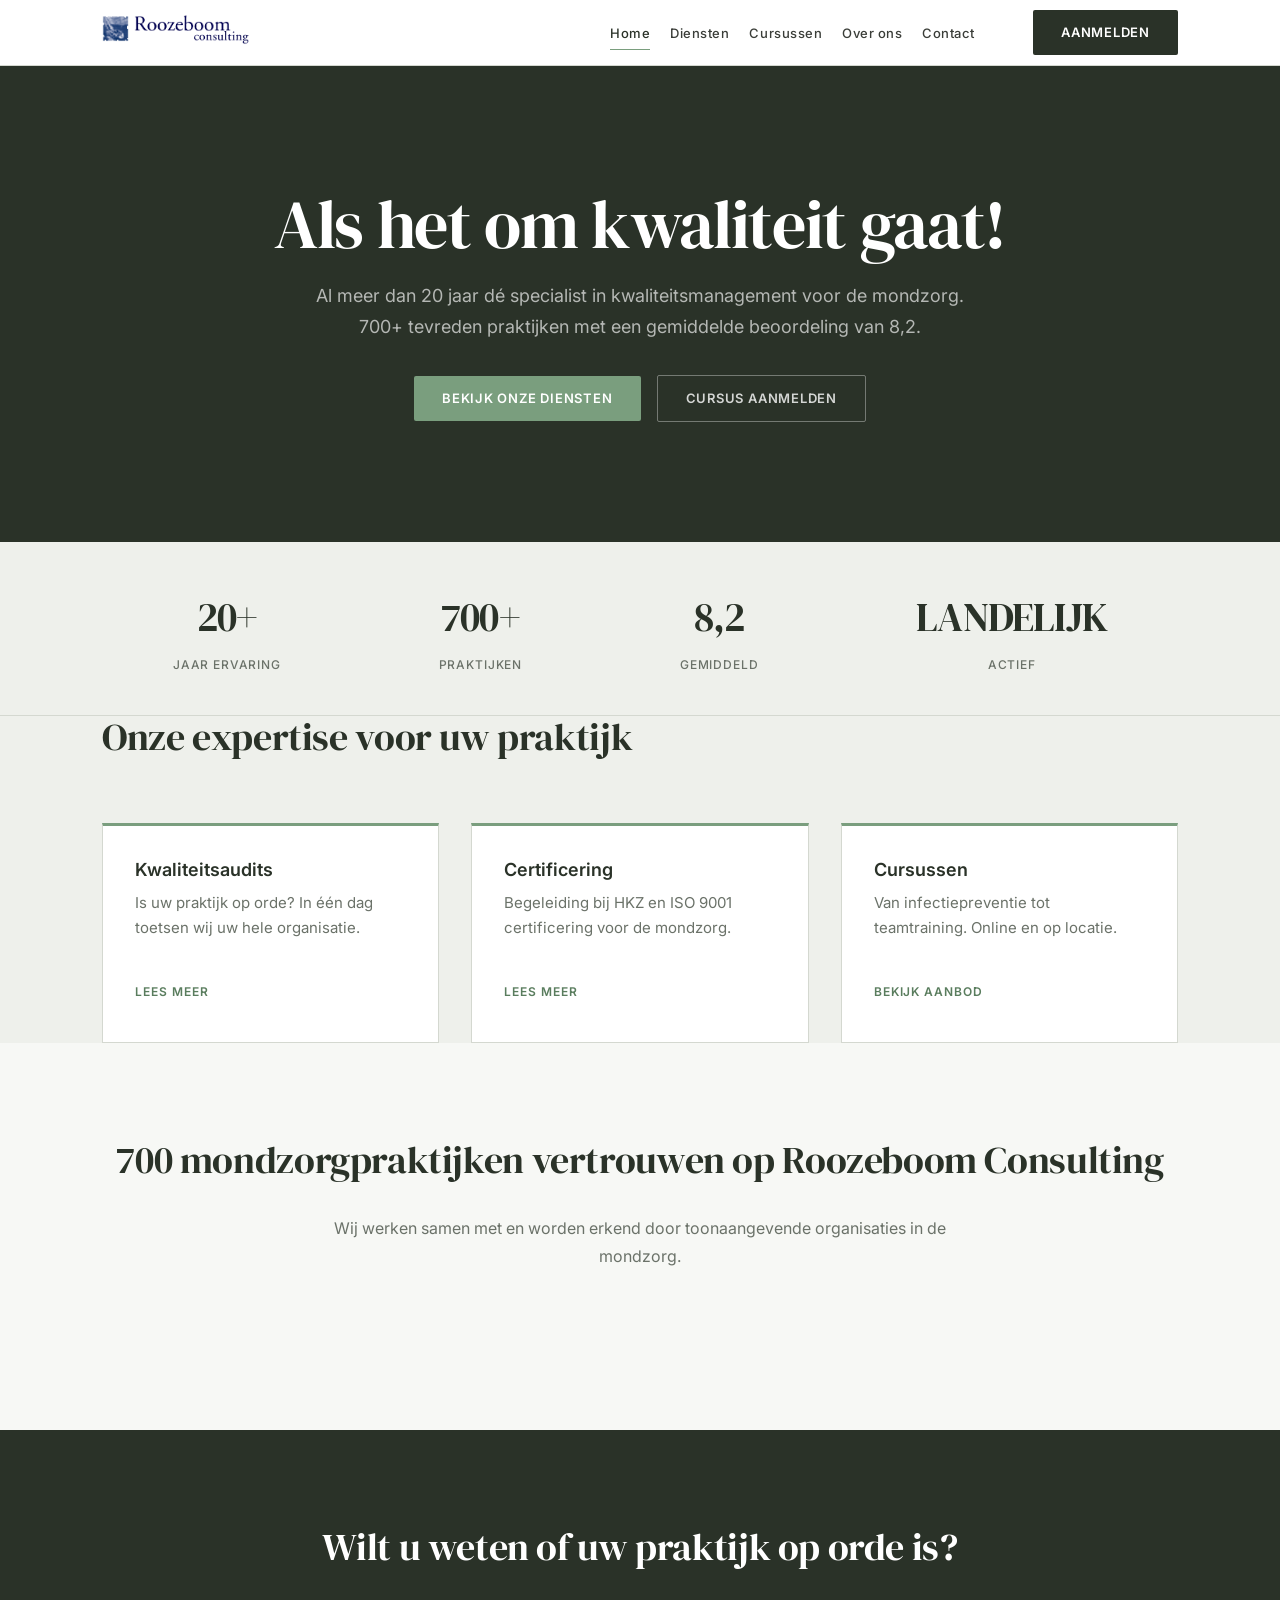
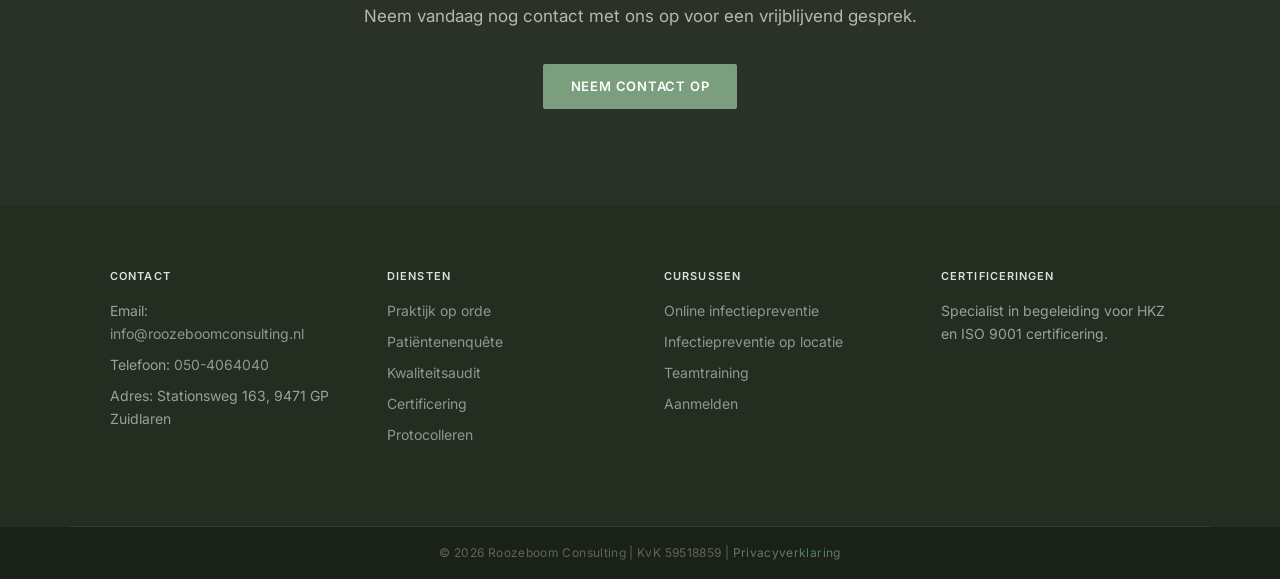
==== commit 2d2f4d1a: "Redesign: elegant antraciet + sage stijl Volledig nieuw design systeem: DM Serif Display voor koppen" ====
--- a/index.html
+++ b/index.html
@@ -11,7 +11,7 @@
     <meta property="og:url" content="https://www.roozeboomconsulting.nl/index.html">
     <link rel="preconnect" href="https://fonts.googleapis.com">
     <link rel="preconnect" href="https://fonts.gstatic.com" crossorigin>
-    <link href="https://fonts.googleapis.com/css2?family=Inter:wght@400;600;700&display=swap" rel="stylesheet">
+    <link href="https://fonts.googleapis.com/css2?family=DM+Serif+Display&family=Inter:wght@400;500;600&display=swap" rel="stylesheet">
     <link rel="stylesheet" href="styles.css">
 </head>
 <body>
--- a/styles.css
+++ b/styles.css
@@ -1,167 +1,163 @@
-/* Google Fonts - Inter */
-@import url('https://fonts.googleapis.com/css2?family=Inter:wght@400;600;700&display=swap');
-
-/* Variables for Design System */
+/* Fonts loaded via HTML link tags */
+
+/* ============================================================
+   Design Tokens
+   ============================================================ */
 :root {
-    /* Colors */
-    --color-primary-teal: #00a0b0;
-    --color-teal-dark: #007a8a;
-    --color-teal-light: #e0f4f5;
-    --color-cta-orange: #e8913a;
-    --color-cta-orange-dark: #c77b2d; /* Slightly darker for hover */
-    --color-background-white: #ffffff;
-    --color-body-text: #2d2d2d;
-    --color-alt-background: #f8f8f8;
-    --color-footer-dark: #1a2a2d;
-    --color-white: #ffffff;
-    --color-grey-light: #eeeeee;
-
-    /* Typography */
-    --font-family-primary: 'Inter', 'Segoe UI', sans-serif;
-    --font-weight-regular: 400;
-    --font-weight-semibold: 600;
-    --font-weight-bold: 700;
-
-    /* Spacing */
-    --spacing-xs: 8px;
-    --spacing-sm: 16px;
-    --spacing-md: 24px;
-    --spacing-lg: 48px;
-    --spacing-xl: 80px;
-
-    /* Max Content Width */
-    --max-content-width: 1200px;
-
-    /* Border Radius */
-    --border-radius-button: 4px;
-
-    /* Shadows */
-    --shadow-subtle: 0 1px 3px rgba(0,0,0,0.08);
-}
-
-/* Base Styles */
-* {
+    /* Kleuren */
+    --color-bg:            #f7f8f5;
+    --color-bg-alt:        #eef0eb;
+    --color-heading:       #2a3228;
+    --color-text:          #3a3d38;
+    --color-text-muted:    #6b7269;
+    --color-accent:        #7a9e7e;
+    --color-accent-dark:   #5a7d5e;
+    --color-accent-light:  #e4ede3;
+    --color-border:        #d4d8d0;
+    --color-white:         #ffffff;
+    --color-footer:        #232e21;
+    --color-footer-sub:    #1a2218;
+
+    /* Typografie */
+    --font-heading:        'DM Serif Display', Georgia, serif;
+    --font-body:           'Inter', 'Segoe UI', sans-serif;
+    --font-regular:        400;
+    --font-medium:         500;
+    --font-semibold:       600;
+
+    /* Ruimte */
+    --space-xs:   8px;
+    --space-sm:   16px;
+    --space-md:   32px;
+    --space-lg:   64px;
+    --space-xl:   96px;
+
+    --max-width:     1140px;
+    --radius:        2px;
+}
+
+/* ============================================================
+   Reset & Base
+   ============================================================ */
+*, *::before, *::after {
     box-sizing: border-box;
     margin: 0;
     padding: 0;
 }
 
-html {
-    scroll-behavior: smooth;
-}
+html { scroll-behavior: smooth; }
 
 body {
-    font-family: var(--font-family-primary);
-    font-weight: var(--font-weight-regular);
+    font-family: var(--font-body);
+    font-weight: var(--font-regular);
     font-size: 16px;
-    line-height: 1.6;
-    color: var(--color-body-text);
-    background-color: var(--color-background-white);
+    line-height: 1.75;
+    color: var(--color-text);
+    background-color: var(--color-bg);
 }
 
 .container {
-    max-width: var(--max-content-width);
+    max-width: var(--max-width);
     margin: 0 auto;
-    padding: 0 var(--spacing-sm);
+    padding: 0 var(--space-sm);
 }
 
 @media (min-width: 640px) {
-    .container {
-        padding: 0 var(--spacing-md);
-    }
+    .container { padding: 0 var(--space-md); }
 }
 
 a {
-    color: var(--color-primary-teal);
+    color: var(--color-accent-dark);
     text-decoration: none;
 }
-
 a:hover {
-    color: var(--color-teal-dark);
+    color: var(--color-heading);
     text-decoration: underline;
 }
 
-h1, h2, h3, h4, h5, h6 {
-    color: var(--color-teal-dark);
-    line-height: 1.2;
-    margin-bottom: var(--spacing-sm);
-}
-
-h1 {
-    font-size: 36px;
-    font-weight: var(--font-weight-bold);
-    margin-bottom: var(--spacing-md);
-}
-
-h2 {
-    font-size: 28px;
-    font-weight: var(--font-weight-semibold);
-    margin-bottom: var(--spacing-md);
-}
-
-h3 {
-    font-size: 20px;
-    font-weight: var(--font-weight-semibold);
-    margin-bottom: var(--spacing-sm);
-}
-
-p {
-    margin-bottom: var(--spacing-sm);
-}
+/* ============================================================
+   Typografie
+   ============================================================ */
+h1, h2 {
+    font-family: var(--font-heading);
+    font-weight: var(--font-regular);
+    color: var(--color-heading);
+    line-height: 1.15;
+    letter-spacing: -0.01em;
+    margin-bottom: var(--space-sm);
+}
+
+h3, h4, h5, h6 {
+    font-family: var(--font-body);
+    font-weight: var(--font-semibold);
+    color: var(--color-heading);
+    line-height: 1.3;
+    margin-bottom: var(--space-xs);
+}
+
+h1 { font-size: 40px; margin-bottom: var(--space-md); }
+h2 { font-size: 30px; margin-bottom: var(--space-md); }
+h3 { font-size: 18px; }
+
+p { margin-bottom: var(--space-sm); }
 
 ul {
     list-style: none;
-    margin-bottom: var(--spacing-sm);
-    padding-left: var(--spacing-md);
+    margin-bottom: var(--space-sm);
+    padding-left: var(--space-md);
 }
 
 ul li {
     position: relative;
-    padding-left: var(--spacing-sm);
-    margin-bottom: var(--spacing-xs);
+    padding-left: var(--space-sm);
+    margin-bottom: var(--space-xs);
 }
 
 ul li::before {
-    content: '✓'; /* Unicode checkmark */
+    content: '—';
     position: absolute;
     left: 0;
-    color: var(--color-primary-teal);
-    font-weight: var(--font-weight-bold);
-}
-
-/* Buttons */
+    color: var(--color-accent);
+    font-size: 13px;
+    line-height: 1.9;
+}
+
+/* ============================================================
+   Knoppen
+   ============================================================ */
 .button {
     display: inline-block;
-    padding: 12px 24px;
-    font-size: 16px;
-    font-weight: var(--font-weight-semibold);
+    padding: 11px 28px;
+    font-family: var(--font-body);
+    font-size: 13px;
+    font-weight: var(--font-semibold);
+    letter-spacing: 0.06em;
+    text-transform: uppercase;
     text-align: center;
     border: none;
     cursor: pointer;
-    border-radius: var(--border-radius-button);
-    transition: background-color 0.3s ease, color 0.3s ease, border-color 0.3s ease;
-    white-space: nowrap; /* Prevent text wrapping */
+    border-radius: var(--radius);
+    transition: background-color 0.2s ease, color 0.2s ease, border-color 0.2s ease;
+    white-space: nowrap;
 }
 
 .primary-cta-button {
-    background-color: var(--color-cta-orange);
+    background-color: var(--color-heading);
     color: var(--color-white);
 }
-
 .primary-cta-button:hover {
-    background-color: var(--color-cta-orange-dark);
+    background-color: var(--color-accent-dark);
     color: var(--color-white);
     text-decoration: none;
 }
 
 .secondary-button {
     background-color: transparent;
-    border: 2px solid var(--color-primary-teal);
-    color: var(--color-primary-teal);
-}
-
+    border: 1.5px solid var(--color-accent);
+    color: var(--color-accent-dark);
+}
 .secondary-button:hover {
-    background-color: var(--color-primary-teal);
+    background-color: var(--color-accent);
     color: var(--color-white);
     text-decoration: none;
 }
@@ -169,23 +165,23 @@
 .ghost-button {
     background-color: transparent;
     border: none;
-    color: var(--color-primary-teal);
-    padding: 12px 0; /* No horizontal padding for ghost */
-}
-
+    color: var(--color-accent-dark);
+    padding: 8px 0;
+    font-size: 12px;
+    letter-spacing: 0.08em;
+}
 .ghost-button:hover {
-    background-color: var(--color-teal-light);
-    color: var(--color-teal-dark);
+    color: var(--color-heading);
     text-decoration: none;
-    border-radius: var(--border-radius-button);
-    padding: 12px 10px; /* Add some padding on hover */
-}
-
-/* Header */
+}
+
+/* ============================================================
+   Header
+   ============================================================ */
 header {
-    background-color: var(--color-background-white);
-    padding: 8px 0;
-    box-shadow: var(--shadow-subtle);
+    background-color: var(--color-white);
+    padding: 10px 0;
+    border-bottom: 1px solid var(--color-border);
     position: sticky;
     top: 0;
     z-index: 1000;
@@ -198,13 +194,12 @@
 }
 
 .logo img {
-    height: 38px;
+    height: 34px;
     width: auto;
 }
 
-.desktop-nav {
-    display: none; /* Hidden by default for mobile */
-}
+/* Desktop navigatie — verborgen op mobiel */
+.desktop-nav { display: none; }
 
 .desktop-nav ul {
     display: flex;
@@ -214,372 +209,363 @@
 }
 
 .desktop-nav ul li {
-    margin: 0 var(--spacing-sm);
-    padding-left: 0; /* Override ul li default */
-}
-
-.desktop-nav ul li::before {
-    display: none; /* Override ul li default */
-}
+    margin: 0 10px;
+    padding-left: 0;
+}
+.desktop-nav ul li::before { display: none; }
 
 .desktop-nav ul li a {
-    color: var(--color-body-text);
-    font-weight: var(--font-weight-semibold);
+    color: var(--color-text);
+    font-weight: var(--font-medium);
+    font-size: 13px;
+    letter-spacing: 0.04em;
     padding: 5px 0;
     position: relative;
 }
-
 .desktop-nav ul li a:hover {
-    color: var(--color-primary-teal);
+    color: var(--color-heading);
     text-decoration: none;
 }
-
 .desktop-nav ul li a.active {
-    color: var(--color-primary-teal);
-}
-
+    color: var(--color-heading);
+}
 .desktop-nav ul li a.active::after {
     content: '';
     position: absolute;
     left: 0;
-    bottom: -5px;
+    bottom: -4px;
     width: 100%;
-    height: 2px;
-    background-color: var(--color-primary-teal);
-}
-
-/* Mobile Navigation */
+    height: 1.5px;
+    background-color: var(--color-accent);
+}
+
+/* Hamburger */
 .hamburger-menu {
-    display: flex; /* Visible by default for mobile */
+    display: flex;
     flex-direction: column;
     justify-content: space-between;
-    width: 36px;
-    height: 28px;
+    width: 30px;
+    height: 22px;
     background: transparent;
     border: none;
     cursor: pointer;
-    padding: 4px;
+    padding: 2px;
     z-index: 1001;
     position: relative;
     -webkit-tap-highlight-color: transparent;
 }
-
 .hamburger-menu .bar {
     display: block;
     width: 100%;
-    height: 3px;
-    background-color: var(--color-teal-dark);
+    height: 1.5px;
+    background-color: var(--color-heading);
     transition: all 0.3s ease-in-out;
 }
 
+/* Mobiele navigatie */
 .mobile-nav {
-    display: none; /* Hidden by default */
+    display: none;
     position: absolute;
-    top: 70px; /* Below header */
+    top: 57px;
     left: 0;
     width: 100%;
-    background-color: var(--color-background-white);
-    box-shadow: var(--shadow-subtle);
+    background-color: var(--color-white);
+    border-bottom: 1px solid var(--color-border);
     z-index: 999;
-    padding: var(--spacing-sm) 0;
+    padding: var(--space-sm) 0;
     text-align: center;
-    max-height: 0; /* For smooth animation */
+    max-height: 0;
     overflow: hidden;
     transition: max-height 0.4s ease-in-out;
 }
-
 .mobile-nav.open {
     display: block;
-    max-height: 500px; /* Arbitrary large value to show content */
-}
-
-.mobile-nav ul {
-    list-style: none;
-    padding: 0;
-    margin: 0;
-}
-
-.mobile-nav ul li {
-    margin: var(--spacing-xs) 0;
-    padding-left: 0;
-}
-
-.mobile-nav ul li::before {
-    display: none;
-}
-
+    max-height: 500px;
+}
+.mobile-nav ul { list-style: none; padding: 0; margin: 0; }
+.mobile-nav ul li { margin: var(--space-xs) 0; padding-left: 0; }
+.mobile-nav ul li::before { display: none; }
 .mobile-nav ul li a {
     display: block;
-    padding: var(--spacing-xs) var(--spacing-md);
-    color: var(--color-body-text);
-    font-weight: var(--font-weight-semibold);
-    font-size: 18px;
-}
-
+    padding: 9px var(--space-md);
+    color: var(--color-text);
+    font-weight: var(--font-medium);
+    font-size: 15px;
+}
 .mobile-nav ul li a:hover {
-    background-color: var(--color-teal-light);
+    background-color: var(--color-accent-light);
     text-decoration: none;
 }
-
-.mobile-nav ul li a.active {
-    color: var(--color-primary-teal);
-    text-decoration: underline;
-}
-
+.mobile-nav ul li a.active { color: var(--color-heading); }
 .mobile-nav .primary-cta-button {
-    margin-top: var(--spacing-md);
+    margin-top: var(--space-md);
     display: inline-block;
 }
 
-/* Main sections */
-.section-content {
-    padding: var(--spacing-xl) 0;
-}
-
-.section-alt-bg {
-    background-color: var(--color-alt-background);
-}
-
-/* Hero Section */
+/* ============================================================
+   Secties
+   ============================================================ */
+.section-content { padding: var(--space-xl) 0; }
+.section-alt-bg  { background-color: var(--color-bg-alt); }
+
+/* ============================================================
+   Hero
+   ============================================================ */
 .hero-section {
-    background-color: var(--color-teal-light);
-    color: var(--color-teal-dark);
-    padding: var(--spacing-xl) 0;
+    background-color: var(--color-heading);
+    padding: var(--space-xl) 0;
     text-align: center;
-    background-image: linear-gradient(135deg, var(--color-teal-dark) 0%, var(--color-primary-teal) 100%);
-    background-size: cover;
-    background-position: center;
-}
-
+}
 .hero-section h1 {
-    font-size: 36px;
-    color: var(--color-teal-dark);
-    margin-bottom: var(--spacing-sm);
-}
-
+    font-size: 48px;
+    color: var(--color-white);
+    letter-spacing: -0.02em;
+    margin-bottom: var(--space-sm);
+}
 .hero-section p {
     font-size: 18px;
-    max-width: 800px;
-    margin: 0 auto var(--spacing-md);
-    color: var(--color-body-text);
+    max-width: 660px;
+    margin: 0 auto var(--space-md);
+    color: rgba(255, 255, 255, 0.65);
+    line-height: 1.75;
+}
+
+/* Knopoverrides op donkere hero */
+.hero-section .primary-cta-button {
+    background-color: var(--color-accent);
+    color: var(--color-white);
+}
+.hero-section .primary-cta-button:hover {
+    background-color: var(--color-accent-dark);
+}
+.hero-section .secondary-button {
+    border-color: rgba(255, 255, 255, 0.35);
+    color: rgba(255, 255, 255, 0.8);
+}
+.hero-section .secondary-button:hover {
+    background-color: rgba(255, 255, 255, 0.1);
+    border-color: rgba(255, 255, 255, 0.6);
+    color: var(--color-white);
 }
 
 .hero-buttons {
     display: flex;
     flex-direction: column;
-    gap: var(--spacing-sm);
+    gap: var(--space-sm);
     justify-content: center;
     align-items: center;
-    margin-top: var(--spacing-md);
-}
-
+    margin-top: var(--space-md);
+}
+
+/* Kleine hero (subpagina's) */
 .hero-section.small-hero {
-    padding: var(--spacing-lg) 0 var(--spacing-sm) 0;
-}
-
+    padding: var(--space-lg) 0;
+}
 .hero-section.small-hero h1 {
-    font-size: 32px;
-}
-
+    font-size: 36px;
+    margin-bottom: var(--space-xs);
+}
 .hero-section.small-hero p {
     font-size: 16px;
-    margin-bottom: var(--spacing-md);
-}
-
-/* Stats Bar Section */
+    margin-bottom: 0;
+}
+
+/* ============================================================
+   Statistiekenregel
+   ============================================================ */
 .stats-bar-section {
-    background-color: var(--color-primary-teal);
-    color: var(--color-white);
-    padding: var(--spacing-md) 0;
+    background-color: var(--color-bg-alt);
+    border-bottom: 1px solid var(--color-border);
+    padding: var(--space-md) 0;
     text-align: center;
 }
-
 .stats-bar {
     display: flex;
     flex-wrap: wrap;
     justify-content: space-around;
-    gap: var(--spacing-sm);
-}
-
+    gap: var(--space-sm);
+}
 .stats-bar div {
-    flex: 1 1 45%; /* Allow wrapping */
-    padding: var(--spacing-xs);
-    font-size: 16px;
-    font-weight: var(--font-weight-semibold);
-}
-
+    flex: 1 1 45%;
+    padding: var(--space-xs);
+    font-size: 12px;
+    font-weight: var(--font-medium);
+    letter-spacing: 0.07em;
+    text-transform: uppercase;
+    color: var(--color-text-muted);
+}
 .stats-bar div span {
     display: block;
-    font-size: 24px;
-    font-weight: var(--font-weight-bold);
-    margin-bottom: 5px;
-}
-
-/* Card Grid */
+    font-family: var(--font-heading);
+    font-size: 34px;
+    font-weight: var(--font-regular);
+    color: var(--color-heading);
+    letter-spacing: -0.02em;
+    margin-bottom: 2px;
+}
+
+/* ============================================================
+   Kaarten
+   ============================================================ */
 .card-grid {
     display: grid;
     grid-template-columns: 1fr;
-    gap: var(--spacing-md);
-    margin-top: var(--spacing-lg);
+    gap: var(--space-md);
+    margin-top: var(--space-lg);
 }
 
 .card {
-    background-color: var(--color-background-white);
-    padding: var(--spacing-md);
-    box-shadow: var(--shadow-subtle);
+    background-color: var(--color-white);
+    padding: var(--space-md);
+    border: 1px solid var(--color-border);
+    border-top: 3px solid var(--color-accent);
     display: flex;
     flex-direction: column;
-    align-items: center;
-    text-align: center;
-}
-
+    align-items: flex-start;
+    text-align: left;
+}
 .card img {
-    max-width: 80px;
+    max-width: 56px;
     height: auto;
-    margin-bottom: var(--spacing-sm);
-}
-
+    margin-bottom: var(--space-sm);
+}
 .card h3 {
-    color: var(--color-teal-dark);
-    margin-bottom: var(--spacing-xs);
-}
-
+    color: var(--color-heading);
+    margin-bottom: var(--space-xs);
+}
 .card p {
-    flex-grow: 1; /* Make paragraphs take available space */
-    margin-bottom: var(--spacing-md);
-}
-
-.card .button {
-    margin-top: auto; /* Push button to the bottom */
-}
-
-/* Social Proof Section */
+    flex-grow: 1;
+    margin-bottom: var(--space-md);
+    color: var(--color-text-muted);
+    font-size: 15px;
+    line-height: 1.7;
+}
+.card .button { margin-top: auto; }
+
+/* ============================================================
+   Social proof
+   ============================================================ */
 .social-proof-section {
     text-align: center;
-    padding: var(--spacing-xl) 0;
-}
-
-.social-proof-section h2 {
-    color: var(--color-teal-dark);
-}
-
+    padding: var(--space-xl) 0;
+}
+.social-proof-section h2 { color: var(--color-heading); }
 .social-proof-section p {
-    max-width: 700px;
-    margin: 0 auto var(--spacing-lg);
-}
-
+    max-width: 680px;
+    margin: 0 auto var(--space-lg);
+    color: var(--color-text-muted);
+}
 .partner-logos {
     display: flex;
     flex-wrap: wrap;
     justify-content: center;
-    gap: var(--spacing-md);
-    margin-top: var(--spacing-md);
-}
-
+    gap: var(--space-md);
+    margin-top: var(--space-md);
+}
 .partner-logos img {
-    max-height: 60px;
-    max-width: 150px;
+    max-height: 50px;
+    max-width: 140px;
     width: auto;
-    filter: grayscale(80%); /* Subtle grayscale */
+    filter: grayscale(100%) opacity(45%);
     transition: filter 0.3s ease;
 }
-
 .partner-logos img:hover {
-    filter: grayscale(0%); /* Color on hover */
-}
-
-/* CTA Banner */
+    filter: grayscale(0%) opacity(100%);
+}
+
+/* ============================================================
+   CTA-banner (donkere sectie)
+   ============================================================ */
 .cta-banner {
     text-align: center;
-    padding: var(--spacing-xl) 0;
-}
-
+    padding: var(--space-xl) 0;
+    background-color: var(--color-heading);
+}
 .cta-banner h2 {
-    color: var(--color-teal-dark);
-}
-
+    color: var(--color-white);
+}
 .cta-banner p {
-    font-size: 18px;
-    max-width: 700px;
-    margin: 0 auto var(--spacing-md);
-}
-
-/* Course List (Cursussen page) */
-.course-grid {
-    margin-top: var(--spacing-lg);
-}
+    font-size: 17px;
+    max-width: 580px;
+    margin: 0 auto var(--space-md);
+    color: rgba(255, 255, 255, 0.65);
+}
+.cta-banner .primary-cta-button {
+    background-color: var(--color-accent);
+    color: var(--color-white);
+}
+.cta-banner .primary-cta-button:hover {
+    background-color: var(--color-accent-dark);
+}
+
+/* ============================================================
+   Cursuskaarten
+   ============================================================ */
+.course-grid { margin-top: var(--space-lg); }
 
 .course-card {
-    padding: var(--spacing-md);
+    padding: var(--space-md);
     text-align: left;
-}
-
+    align-items: flex-start;
+    border-top: 3px solid var(--color-accent);
+}
 .course-card img {
     width: 100%;
-    max-width: 300px; /* Limit image width */
+    max-width: 280px;
     height: auto;
-    margin: var(--spacing-sm) 0 var(--spacing-md) 0;
-    align-self: center; /* Center image in flex container */
-}
-
+    margin: var(--space-sm) 0 var(--space-md) 0;
+    align-self: flex-start;
+}
 .course-card h3 {
-    text-align: center;
+    text-align: left;
     width: 100%;
-}
-
+    font-family: var(--font-heading);
+    font-weight: var(--font-regular);
+    font-size: 20px;
+    color: var(--color-heading);
+    margin-bottom: var(--space-sm);
+}
 .course-card h4 {
-    font-size: 18px;
-    color: var(--color-teal-dark);
-    margin-top: var(--spacing-md);
-    margin-bottom: var(--spacing-xs);
-}
-
+    font-size: 11px;
+    color: var(--color-text-muted);
+    letter-spacing: 0.09em;
+    text-transform: uppercase;
+    margin-top: var(--space-md);
+    margin-bottom: var(--space-xs);
+    font-weight: var(--font-semibold);
+}
 .course-card ul {
-    margin-bottom: var(--spacing-md);
+    margin-bottom: var(--space-md);
     padding-left: 0;
-    list-style: none; /* Remove default list style */
-}
-
-.course-card ul li {
-    padding-left: var(--spacing-md);
-    margin-bottom: var(--spacing-xs);
-}
-
-.course-card ul li::before {
-    content: '\2022'; /* Bullet point */
-    font-weight: var(--font-weight-regular);
-}
-
-.course-card .button {
-    align-self: center; /* Center button in flex container */
-}
-
-.section-alt-bg-card { /* For cards within alternating sections */
-    background-color: var(--color-background-white); /* Override if parent is alt-bg */
-}
-
-/* Registration/Contact Forms */
-.form-section {
-    padding-top: var(--spacing-lg);
-}
+}
+.course-card ul li { padding-left: var(--space-sm); }
+.course-card .button { align-self: flex-start; }
+
+.section-alt-bg-card { background-color: var(--color-white); }
+
+/* ============================================================
+   Formulieren
+   ============================================================ */
+.form-section { padding-top: var(--space-lg); }
 
 .contact-form {
     max-width: 600px;
     margin: 0 auto;
-    padding: var(--spacing-md);
-    background-color: var(--color-background-white);
-    box-shadow: var(--shadow-subtle);
-}
-
-.form-group {
-    margin-bottom: var(--spacing-sm);
-}
+    padding: var(--space-md);
+    background-color: var(--color-white);
+    border: 1px solid var(--color-border);
+}
+
+.form-group { margin-bottom: var(--space-sm); }
 
 .form-group label {
     display: block;
-    margin-bottom: var(--spacing-xs);
-    font-weight: var(--font-weight-semibold);
-    color: var(--color-body-text);
+    margin-bottom: 6px;
+    font-size: 11px;
+    font-weight: var(--font-semibold);
+    letter-spacing: 0.07em;
+    text-transform: uppercase;
+    color: var(--color-text-muted);
 }
 
 .form-group input[type="text"],
@@ -589,385 +575,295 @@
 .form-group select,
 .form-group textarea {
     width: 100%;
-    padding: 10px;
-    border: 1px solid var(--color-grey-light);
-    border-radius: var(--border-radius-button);
-    font-family: var(--font-family-primary);
+    padding: 10px 12px;
+    border: 1px solid var(--color-border);
+    border-radius: var(--radius);
+    font-family: var(--font-body);
     font-size: 15px;
-}
-
+    background-color: var(--color-bg);
+    color: var(--color-text);
+    transition: border-color 0.2s;
+}
 .form-group input:focus,
 .form-group select:focus,
 .form-group textarea:focus {
     outline: none;
-    border-color: var(--color-primary-teal);
-    box-shadow: 0 0 0 2px var(--color-teal-light);
+    border-color: var(--color-accent);
+    background-color: var(--color-white);
 }
 
 .contact-form button[type="submit"] {
     width: 100%;
     padding: 14px 24px;
-    margin-top: var(--spacing-md);
+    margin-top: var(--space-md);
 }
 
 .form-message {
-    margin-top: var(--spacing-md);
-    padding: var(--spacing-sm);
-    border-radius: var(--border-radius-button);
-    font-weight: var(--font-weight-semibold);
+    margin-top: var(--space-md);
+    padding: var(--space-sm);
+    border-radius: var(--radius);
+    font-size: 14px;
     text-align: center;
 }
-
 .form-message.success {
-    background-color: #d4edda;
-    color: #155724;
-    border-color: #c3e6cb;
-}
-
+    background-color: #e8efe8;
+    color: #253325;
+    border: 1px solid var(--color-accent);
+}
 .form-message.error {
-    background-color: #f8d7da;
-    color: #721c24;
-    border-color: #f5c6cb;
-}
-
-/* Over Ons Page */
-.story-section h2, .values-section h2, .approach-section h2 {
-    text-align: center;
-    margin-bottom: var(--spacing-lg);
-}
-
-.story-section p, .approach-section p {
-    max-width: 900px;
-    margin-left: auto;
-    margin-right: auto;
+    background-color: #f8e8e8;
+    color: #4a2525;
+    border: 1px solid #c08080;
+}
+
+/* ============================================================
+   Over ons
+   ============================================================ */
+.story-section h2,
+.values-section h2,
+.approach-section h2 {
+    margin-bottom: var(--space-md);
+}
+.story-section p,
+.approach-section p {
+    max-width: 840px;
 }
 
 .value-pillars {
     display: flex;
     flex-wrap: wrap;
-    justify-content: center;
-    gap: var(--spacing-md);
-    margin-top: var(--spacing-lg);
-}
-
+    gap: var(--space-md);
+    margin-top: var(--space-lg);
+}
 .value-item {
-    flex: 1 1 280px; /* Adjust as needed */
-    max-width: 350px;
-    background-color: var(--color-background-white);
-    padding: var(--spacing-md);
-    text-align: center;
-    box-shadow: var(--shadow-subtle);
+    flex: 1 1 260px;
+    max-width: 320px;
+    background-color: var(--color-white);
+    padding: var(--space-md);
+    border: 1px solid var(--color-border);
+    border-top: 3px solid var(--color-accent);
     display: flex;
     flex-direction: column;
-    align-items: center;
-}
-
+    align-items: flex-start;
+}
 .value-item img {
-    max-width: 80px;
+    max-width: 52px;
     height: auto;
-    margin-bottom: var(--spacing-sm);
-}
-
-.value-item h3 {
-    color: var(--color-teal-dark);
-    margin-bottom: var(--spacing-xs);
-}
-
-/* Contact Page */
+    margin-bottom: var(--space-sm);
+}
+.value-item h3 { color: var(--color-heading); }
+.value-item p {
+    color: var(--color-text-muted);
+    font-size: 15px;
+}
+
+/* ============================================================
+   Contactpagina
+   ============================================================ */
 .contact-grid {
     display: grid;
     grid-template-columns: 1fr;
-    gap: var(--spacing-xl);
-}
-
-.contact-form-column, .contact-info-column {
-    padding: var(--spacing-sm);
-}
-
-.contact-form-column h2, .contact-info-column h2 {
-    color: var(--color-teal-dark);
-    margin-bottom: var(--spacing-md);
-}
-
+    gap: var(--space-xl);
+}
+.contact-form-column,
+.contact-info-column { padding: var(--space-sm); }
+
+.contact-form-column h2,
+.contact-info-column h2 {
+    margin-bottom: var(--space-md);
+}
 .contact-info-column p {
-    margin-bottom: var(--spacing-xs);
-}
-
-.contact-detail {
-    margin-bottom: var(--spacing-md);
-}
-
+    margin-bottom: var(--space-xs);
+}
+
+.contact-detail { margin-bottom: var(--space-md); }
 .contact-detail h3 {
-    font-size: 18px;
-    color: var(--color-primary-teal);
-    margin-bottom: var(--spacing-xs);
-}
-
-.map-placeholder {
-    margin-top: var(--spacing-md);
-}
-
-.map-placeholder img {
-    border-radius: 2px;
-}
-
-/* Blog Page */
-.blog-placeholder {
-    text-align: center;
-}
-
+    font-size: 11px;
+    letter-spacing: 0.09em;
+    text-transform: uppercase;
+    color: var(--color-accent-dark);
+    margin-bottom: 4px;
+    font-weight: var(--font-semibold);
+}
+.map-placeholder { margin-top: var(--space-md); }
+.map-placeholder img { border-radius: var(--radius); }
+
+/* ============================================================
+   Blog
+   ============================================================ */
+.blog-placeholder { text-align: left; }
 .blog-placeholder h2 {
-    color: var(--color-teal-dark);
-    margin-bottom: var(--spacing-md);
-}
-
+    color: var(--color-heading);
+    margin-bottom: var(--space-md);
+}
 .blog-placeholder p {
-    max-width: 800px;
-    margin: 0 auto var(--spacing-lg);
-}
-
-.blog-card-grid {
-    margin-top: var(--spacing-lg);
-}
+    max-width: 760px;
+    color: var(--color-text-muted);
+    margin: 0 0 var(--space-lg);
+}
+
+.blog-card-grid { margin-top: var(--space-lg); }
 
 .coming-soon-card {
-    background-color: var(--color-background-white);
-    padding: var(--spacing-md);
-    box-shadow: var(--shadow-subtle);
-    border: 1px dashed var(--color-grey-light);
+    background-color: var(--color-white);
+    padding: var(--space-md);
+    border: 1px solid var(--color-border);
+    border-top: 3px solid var(--color-border);
     display: flex;
     flex-direction: column;
     justify-content: center;
-    align-items: center;
+    align-items: flex-start;
     min-height: 200px;
 }
-
 .coming-soon-card h3 {
-    color: var(--color-body-text);
-    margin-bottom: var(--spacing-xs);
-}
-
+    color: var(--color-heading);
+    margin-bottom: var(--space-xs);
+}
 .coming-soon-card p {
     font-style: italic;
-    color: var(--color-primary-teal);
-    font-weight: var(--font-weight-semibold);
-    font-size: 18px;
-}
-
+    color: var(--color-text-muted);
+    font-size: 14px;
+    margin-bottom: 0;
+}
 .coming-soon-card .teaser {
+    font-size: 13px;
+    color: var(--color-text-muted);
+    margin-top: var(--space-sm);
+}
+
+/* ============================================================
+   Privacy
+   ============================================================ */
+.privacy-content h2 {
+    margin-top: var(--space-lg);
+    margin-bottom: var(--space-sm);
+    font-size: 22px;
+}
+.privacy-content h2:first-of-type { margin-top: 0; }
+.privacy-content p { margin-bottom: var(--space-sm); }
+.privacy-content ul { margin-bottom: var(--space-md); }
+
+/* ============================================================
+   Footer
+   ============================================================ */
+footer {
+    background-color: var(--color-footer);
+    color: rgba(255, 255, 255, 0.55);
+    padding-top: var(--space-lg);
     font-size: 14px;
-    color: #666;
-    margin-top: var(--spacing-sm);
-}
-
-/* Privacy Page */
-.privacy-content h2 {
-    margin-top: var(--spacing-lg);
-    margin-bottom: var(--spacing-sm);
-    color: var(--color-teal-dark);
-}
-
-.privacy-content h2:first-of-type {
-    margin-top: 0;
-}
-
-.privacy-content p {
-    margin-bottom: var(--spacing-sm);
-}
-
-.privacy-content ul {
-    margin-bottom: var(--spacing-md);
-}
-
-
-/* Footer */
-footer {
-    background-color: var(--color-footer-dark);
-    color: var(--color-white);
-    padding-top: var(--spacing-lg);
-    font-size: 14px;
+    line-height: 1.65;
 }
 
 .footer-grid {
     display: grid;
     grid-template-columns: 1fr;
-    gap: var(--spacing-md);
-    padding-bottom: var(--spacing-lg);
-    border-bottom: 1px solid rgba(255, 255, 255, 0.1);
-}
-
-.footer-col {
-    padding: 0 var(--spacing-xs);
-}
+    gap: var(--space-md);
+    padding-bottom: var(--space-lg);
+    border-bottom: 1px solid rgba(255, 255, 255, 0.07);
+}
+
+.footer-col { padding: 0 var(--space-xs); }
 
 .footer-col h3 {
-    color: var(--color-primary-teal);
-    margin-bottom: var(--spacing-sm);
-    font-size: 18px;
-}
-
-.footer-col p {
-    margin-bottom: var(--spacing-xs);
-}
+    color: rgba(255, 255, 255, 0.85);
+    margin-bottom: var(--space-sm);
+    font-family: var(--font-body);
+    font-size: 11px;
+    font-weight: var(--font-semibold);
+    letter-spacing: 0.1em;
+    text-transform: uppercase;
+}
+.footer-col p { margin-bottom: var(--space-xs); }
 
 .footer-col a {
-    color: var(--color-white);
+    color: rgba(255, 255, 255, 0.5);
     text-decoration: none;
 }
-
 .footer-col a:hover {
-    color: var(--color-primary-teal);
-    text-decoration: underline;
-}
-
-.footer-col ul {
-    list-style: none;
-    padding: 0;
-}
-
-.footer-col ul li {
-    margin-bottom: var(--spacing-xs);
-    padding-left: 0;
-}
-
-.footer-col ul li::before {
-    display: none;
-}
+    color: rgba(255, 255, 255, 0.85);
+    text-decoration: none;
+}
+
+.footer-col ul { list-style: none; padding: 0; }
+.footer-col ul li { margin-bottom: var(--space-xs); padding-left: 0; }
+.footer-col ul li::before { display: none; }
 
 .certification-icons {
     display: flex;
-    gap: var(--spacing-sm);
-    margin-top: var(--spacing-sm);
+    gap: var(--space-sm);
+    margin-top: var(--space-sm);
     flex-wrap: wrap;
 }
-
 .certification-icons img {
-    max-height: 40px;
+    max-height: 34px;
     width: auto;
-    filter: brightness(0) invert(1); /* Make images white */
+    filter: brightness(0) invert(0.6);
 }
 
 .footer-bottom {
-    background-color: #121e21; /* Slightly darker than footer dark */
-    padding: var(--spacing-sm) 0;
+    background-color: var(--color-footer-sub);
+    padding: var(--space-sm) 0;
     text-align: center;
 }
-
 .footer-bottom p {
     margin: 0;
-    font-size: 13px;
-}
-
-/* Media Queries */
-
-/* Tablet (640px) */
+    font-size: 12px;
+    color: rgba(255, 255, 255, 0.3);
+    letter-spacing: 0.03em;
+}
+
+/* ============================================================
+   Media queries
+   ============================================================ */
+
+/* Tablet ≥ 640px */
 @media (min-width: 640px) {
-    h1 {
-        font-size: 42px;
+    h1 { font-size: 46px; }
+    h2 { font-size: 34px; }
+
+    .hero-section h1       { font-size: 58px; }
+    .hero-section.small-hero h1 { font-size: 42px; }
+
+    .hero-buttons { flex-direction: row; }
+
+    .stats-bar div        { flex: 1 1 auto; }
+    .stats-bar div span   { font-size: 40px; }
+
+    .card-grid    { grid-template-columns: repeat(2, 1fr); }
+    .course-grid  { grid-template-columns: repeat(2, 1fr); }
+
+    .contact-grid { grid-template-columns: repeat(2, 1fr); }
+    .contact-form { max-width: none; }
+
+    .blog-card-grid { grid-template-columns: repeat(2, 1fr); }
+
+    .footer-grid  { grid-template-columns: repeat(2, 1fr); }
+}
+
+/* Desktop ≥ 1024px */
+@media (min-width: 1024px) {
+    .hamburger-menu { display: none; }
+
+    .desktop-nav {
+        display: flex;
+        align-items: center;
+        gap: var(--space-md);
     }
-
-    h2 {
-        font-size: 32px;
-    }
-
-    .hero-buttons {
-        flex-direction: row;
-    }
-
-    .stats-bar div {
-        flex: 1 1 auto; /* Distribute evenly */
-        border-right: 1px solid rgba(255, 255, 255, 0.3);
-    }
-    .stats-bar div:last-child {
-        border-right: none;
-    }
-    .stats-bar div span {
-        font-size: 28px;
-    }
-    .stats-bar div {
-        font-size: 18px;
-    }
-
-    .card-grid {
-        grid-template-columns: repeat(2, 1fr);
-    }
-    
-    .course-grid {
-        grid-template-columns: repeat(2, 1fr);
-    }
-
-    .value-pillars {
-        flex-direction: row;
-    }
-    
-    .contact-grid {
-        grid-template-columns: repeat(2, 1fr);
-    }
-    .contact-form {
-        max-width: none; /* Let grid handle width */
-    }
-
-    .blog-card-grid {
-        grid-template-columns: repeat(2, 1fr);
-    }
-
-    .footer-grid {
-        grid-template-columns: repeat(2, 1fr);
-    }
-}
-
-/* Desktop (1024px) */
-@media (min-width: 1024px) {
-    .hamburger-menu {
-        display: none; /* Hide hamburger on desktop */
-    }
-
-    .desktop-nav {
-        display: flex; /* Show desktop nav */
-        align-items: center;
-        gap: var(--spacing-md);
-    }
-
-    .desktop-nav ul {
-        margin-right: var(--spacing-sm);
-    }
-
-    .desktop-nav ul li {
-        margin: 0 var(--spacing-xs);
-    }
-
-    h1 {
-        font-size: 48px;
-    }
-
-    h2 {
-        font-size: 36px;
-    }
-
-    .hero-section {
-        padding: var(--spacing-xl) 0 120px 0; /* More padding at bottom */
-    }
-
-    .card-grid {
-        grid-template-columns: repeat(3, 1fr);
-    }
-
-    .course-grid {
-        grid-template-columns: repeat(3, 1fr);
-    }
-
-    .blog-card-grid {
-        grid-template-columns: repeat(3, 1fr);
-    }
-
-    .footer-grid {
-        grid-template-columns: repeat(4, 1fr);
-    }
-}
-
-/* Large Desktop (1440px) - Adjust container width only */
+    .desktop-nav ul { margin-right: var(--space-sm); }
+
+    h1 { font-size: 52px; }
+    h2 { font-size: 38px; }
+
+    .hero-section        { padding: calc(var(--space-xl) * 1.25) 0; }
+    .hero-section h1     { font-size: 68px; }
+
+    .card-grid       { grid-template-columns: repeat(3, 1fr); }
+    .course-grid     { grid-template-columns: repeat(3, 1fr); }
+    .blog-card-grid  { grid-template-columns: repeat(3, 1fr); }
+    .footer-grid     { grid-template-columns: repeat(4, 1fr); }
+}
+
+/* Groot scherm ≥ 1440px */
 @media (min-width: 1440px) {
-    .container {
-        padding: 0 var(--spacing-lg); /* More generous padding on very large screens */
-    }
-}
+    .container { padding: 0 var(--space-lg); }
+}
